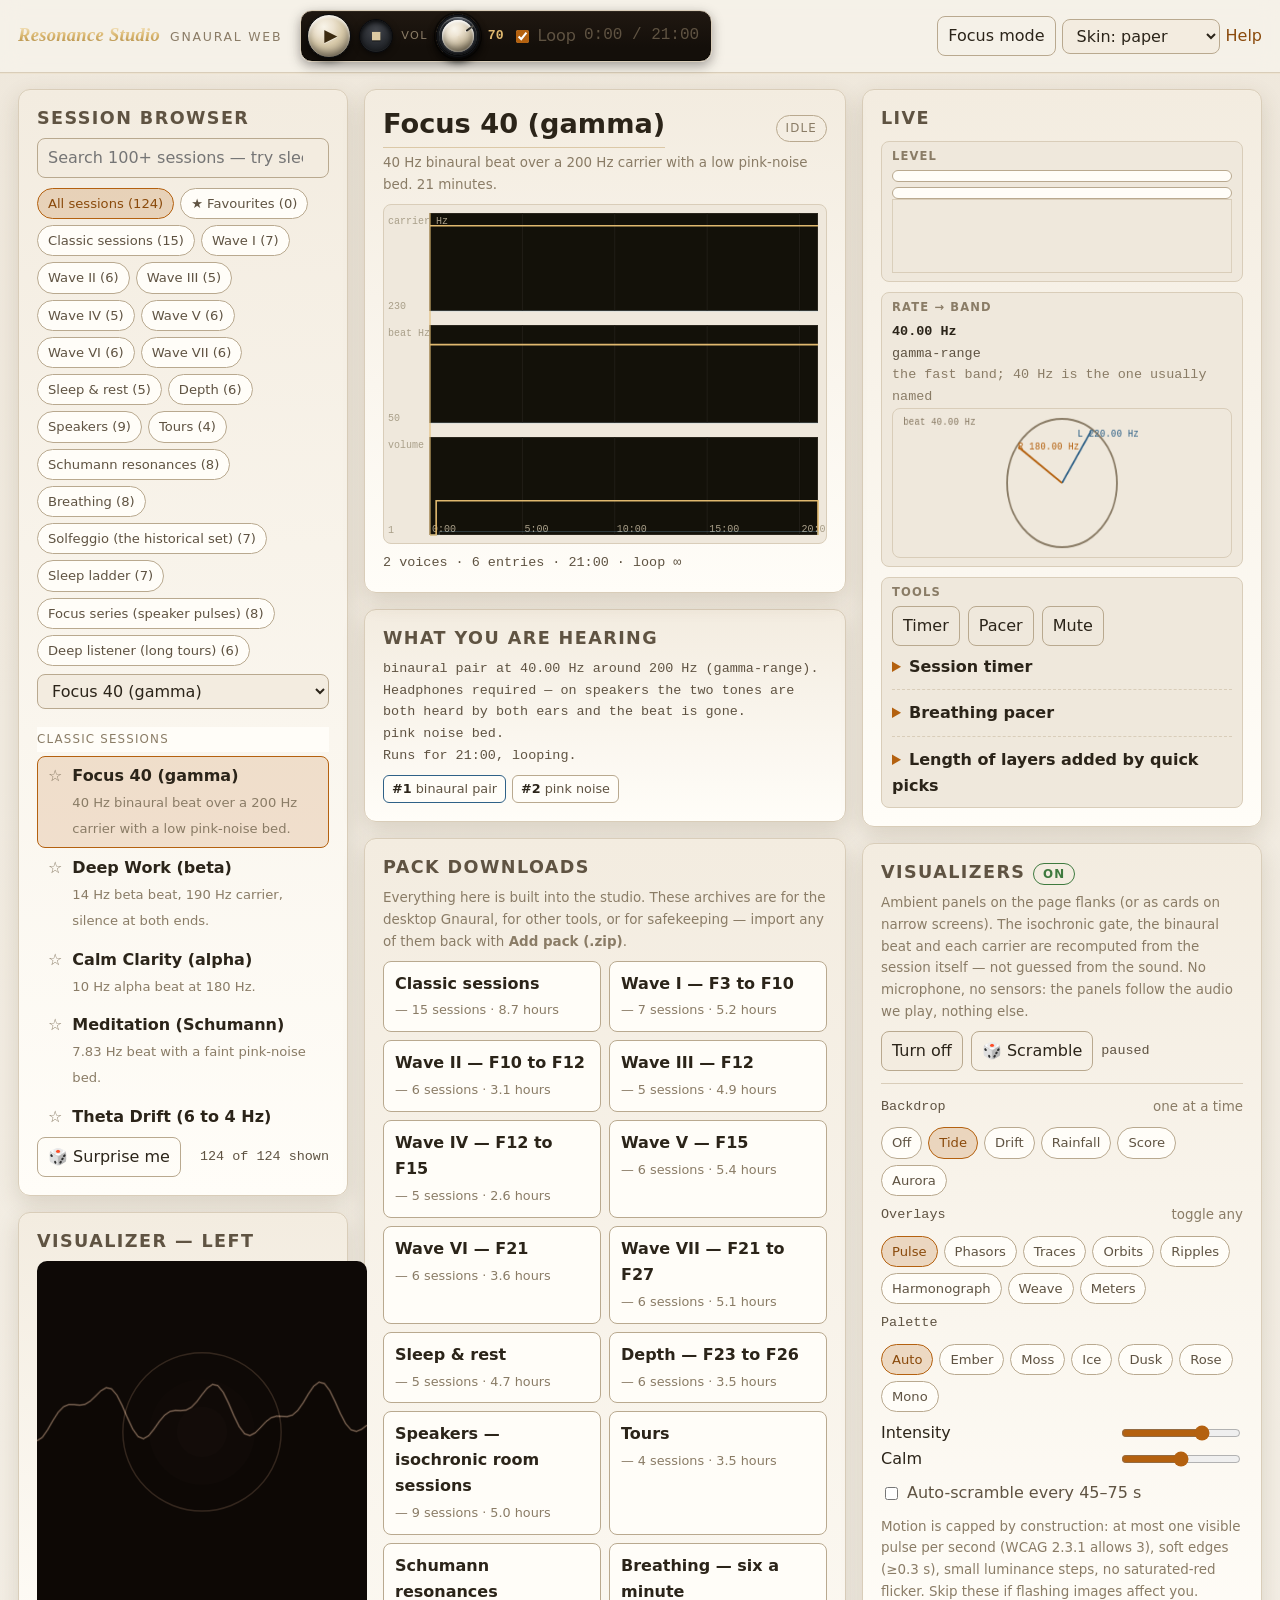
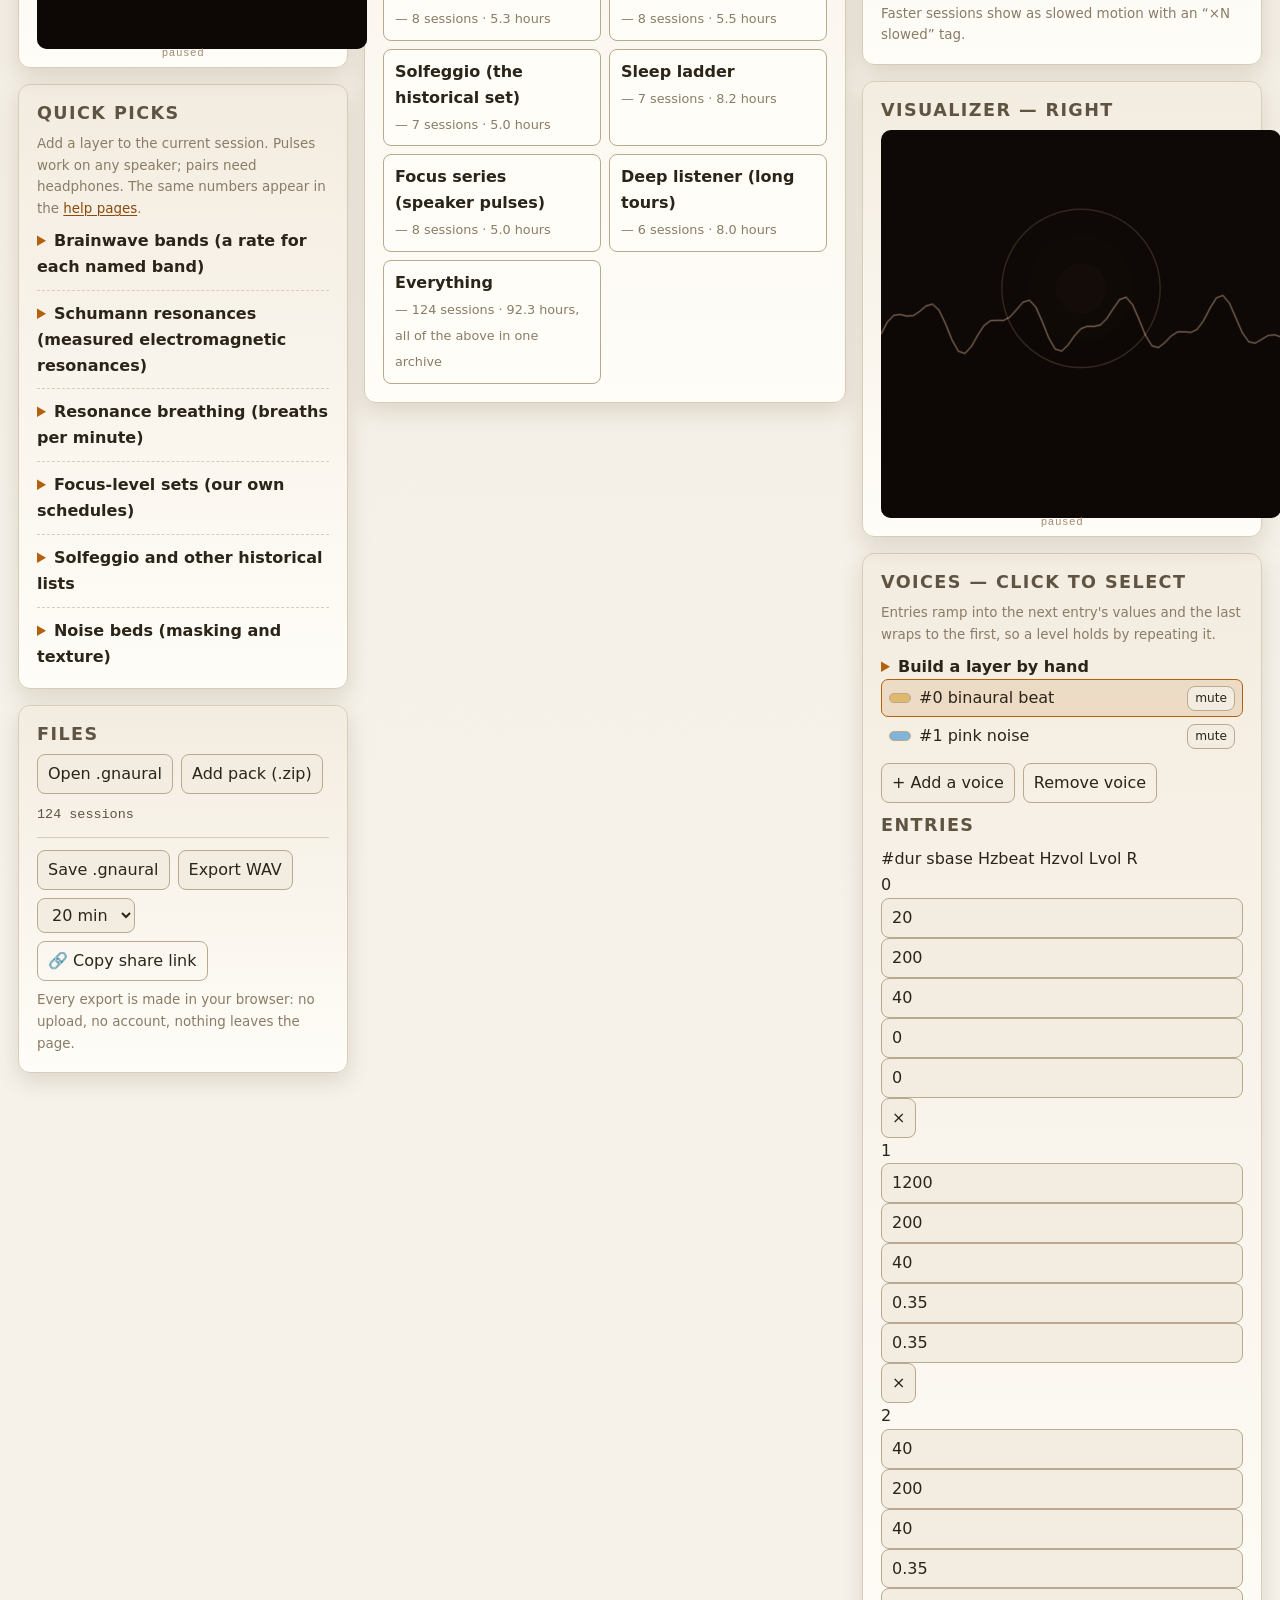
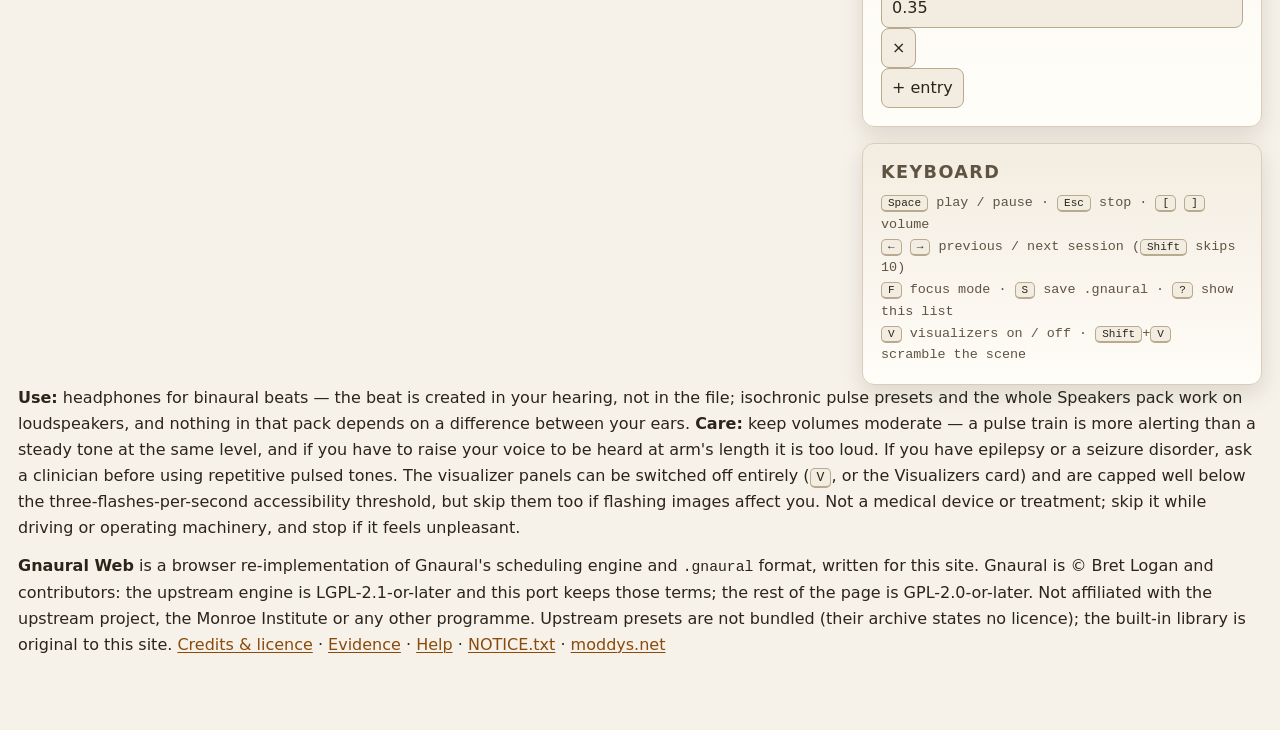
==== site/app/index.html @ 8ddf5c4d "Resonance Studio 1.0a (beta): the Windows build, the web app source and the docs" ====
<!DOCTYPE html>
<html lang="en" data-skin="forge">
<head>
<meta charset="utf-8">
<meta name="viewport" content="width=device-width, initial-scale=1">
<title>Resonance Studio — Gnaural Web</title>
<meta name="description" content="A tone, beat and noise studio in the browser: binaural beats, monaural beats, isochronic pulses and noise beds, with 100+ ready sessions and a full schedule editor. Runs entirely on this site.">
<link rel="stylesheet" href="studio.css?v=82x">
<link rel="stylesheet" href="../site.css?v=82x">
<link rel="icon" href="[data-uri]">
</head>
<body>

<header class="studio">
  <div class="bar">
    <div class="brand">
      <a href="../"><span class="mark">Resonance Studio</span></a>
      <span class="sub">Gnaural Web</span>
    </div>

    <div class="transport">
      <button id="play" class="big">▶ Play</button>
      <button id="stopBtn" title="stop and rewind">■ Stop</button>
      <label class="volwrap" id="volknob" title="Volume — drag, scroll, or use [ and ]">
        <span class="mk-cap" aria-hidden="true">Vol</span>
        <span class="mk-panel" aria-hidden="true"><span class="pf-knob mk"><span class="mk-collar"></span><span class="pf-knob-face"></span><span class="mk-sheen"></span><span class="pf-knob-mark"></span><span class="pf-knob-ring"></span></span></span>
        <b class="mk-val" aria-hidden="true">70</b>
        <input id="master" type="range" min="0" max="1" step="0.01" value="0.7" aria-label="volume">
      </label>
      <label class="chk"><input id="loop" type="checkbox" checked> Loop</label>
      <span id="clock" class="timebox">0:00 / 0:00</span>
      <progress id="prog" max="1" value="0" hidden></progress>
      <span class="mtr sr" title="left peak"><i id="meterL"></i></span>
      <span class="mtr sr" title="right peak"><i id="meterR"></i></span>
    </div>

    <span class="spacer"></span>

    <div class="prefs">
      <button id="focusBtn" class="ghost" title="hide the panels and just listen (F)">Focus mode</button>
      <select id="skin" title="skin" aria-label="skin">
        <option value="forge">Skin: forge</option>
        <option value="nocturne">Skin: nocturne</option>
        <option value="paper">Skin: paper</option>
      </select>
      <a href="../help/" style="text-decoration:none">Help</a>
    </div>
  </div>
</header>

<div class="wrap">
  <main class="grid">

    <!-- ---------------------------------------------------- left column -->
    <div class="col left">
      <section class="card">
        <h3>Session browser</h3>
        <input id="search" type="search" placeholder="Search 100+ sessions — try sleep, focus, speaker, 7.83…" aria-label="search sessions">
        <div class="chips" id="filters" role="group" aria-label="filters"></div>
        <div class="presetsel">
          <select id="presets" aria-label="preset"></select>
        </div>
        <div id="plist" role="listbox" aria-label="session list"></div>
        <div class="row between" style="margin-top:8px">
          <button id="randomBtn" class="ghost" title="pick a session from the whole library">🎲 Surprise me</button>
          <span class="readout" id="count"></span>
        </div>
      </section>

      <section class="card keep">
        <h3>Quick picks</h3>
        <p class="hint">Add a layer to the current session. Pulses work on any speaker; pairs need headphones.
          The same numbers appear in the <a href="../help/">help pages</a>.</p>
        <div id="quickpick"></div>
      </section>

      <section class="card">
        <h3>Files</h3>
        <div class="row">
          <button id="loadBtn">Open .gnaural</button>
          <button id="loadPackBtn" title="add every .gnaural in a .zip pack">Add pack (.zip)</button>
        </div>
        <input id="file" type="file" accept=".gnaural,.xml,text/xml,application/xml" hidden>
        <input id="packfile" type="file" accept=".zip,application/zip" hidden>
        <div class="row between" style="margin-top:10px">
          <span class="readout" id="packinfo"></span>
          <button id="rmpacks" style="display:none"></button>
        </div>
        <div class="sep"></div>
        <div class="row">
          <button id="saveGnm" title="write this schedule out as a .gnaural file">Save .gnaural</button>
          <button id="exportBtn" title="render the schedule to a WAV file">Export WAV</button>
          <select id="exportMin" aria-label="export length">
            <option value="5">5 min</option>
            <option value="10">10 min</option>
            <option value="20" selected>20 min</option>
            <option value="60">60 min</option>
            <option value="240">full</option>
          </select>
        </div>
        <div class="row" style="margin-top:8px">
          <button id="shareBtn" class="ghost" title="put this whole schedule into the page URL">🔗 Copy share link</button>
        </div>
        <p class="hint" style="margin-top:8px">Every export is made in your browser: no upload, no account, nothing
          leaves the page.</p>
      </section>
    </div>

    <!-- --------------------------------------------------- centre column -->
    <div class="col centre">
      <section class="card stage">
        <div class="row between">
          <h2 id="nowtitle" style="margin:0">(untitled)</h2>
          <span class="pill" id="modePill">idle</span>
        </div>
        <p class="hint" id="nowsrc" style="margin:.3em 0 .6em"></p>
        <canvas id="graph" width="1200" height="340" aria-label="schedule graph"></canvas>
        <div id="meta" class="readout" style="margin-top:8px"></div>
        <div id="warnings"></div>
      </section>

      <section class="card">
        <h3>What you are hearing</h3>
        <div class="readout" id="hearinfo">Pick a session and its layers are described here — carrier, rate,
          band name and how it behaves on speakers.</div>
        <div class="voicechips" id="hearvoices"></div>
      </section>

      <section class="card">
        <h3>Pack downloads</h3>
        <p class="hint">Everything here is built into the studio. These archives are for the desktop Gnaural, for
          other tools, or for safekeeping — import any of them back with <b>Add pack (.zip)</b>.</p>
        <div id="pklist"></div>
      </section>
    </div>

    <!-- --------------------------------------------------- right column -->
    <div class="col right">
      <section class="card">
        <h3>Live</h3>
        <div class="meters">
          <div class="meter">
            <h4>Level</h4>
            <div class="bar"><i id="barL"></i></div>
            <div class="bar" style="margin-top:5px"><i id="barR"></i></div>
            <canvas id="spec" class="mini" width="400" height="74" aria-label="spectrum"></canvas>
          </div>
          <div class="meter">
            <h4>Rate → band</h4>
            <div id="bandinfo" class="readout">—</div>
            <canvas id="phase" width="400" height="150" aria-label="phase wheel"></canvas>
          </div>
          <div class="meter">
            <h4>Tools</h4>
            <div class="row">
              <button id="timerBtn" class="ghost">Timer</button>
              <button id="pacerBtn" class="ghost">Pacer</button>
              <button id="panicBtn" class="ghost" title="stop and mute immediately">Mute</button>
            </div>
            <div id="toolpanes" style="margin-top:8px"></div>
          </div>
        </div>
      </section>

      <section class="card">
        <h3>Voices — click to select</h3>
        <p class="hint">Entries ramp into the next entry's values and the last wraps to the first, so a level holds
          by repeating it.</p>
        <div id="voicelist"></div>
        <div class="row" style="margin-top:8px">
          <button id="addvoiceBtn">+ Add a voice</button>
          <button id="delvoiceBtn" class="ghost" title="remove the selected voice">Remove voice</button>
        </div>
        <h3 style="margin-top:12px">Entries</h3>
        <div id="entryedit"></div>
      </section>

      <section class="card">
        <h3>Keyboard</h3>
        <div class="readout">
          <div><kbd>Space</kbd> play / pause · <kbd>Esc</kbd> stop · <kbd>[</kbd> <kbd>]</kbd> volume</div>
          <div><kbd>←</kbd> <kbd>→</kbd> previous / next session (<kbd>Shift</kbd> skips 10)</div>
          <div><kbd>F</kbd> focus mode · <kbd>S</kbd> save .gnaural · <kbd>?</kbd> show this list</div>
          <div><kbd>V</kbd> visualizers on / off · <kbd>Shift</kbd>+<kbd>V</kbd> scramble the scene</div>
        </div>
      </section>
    </div>
  </main>

  <footer>
    <p><b>Use:</b> headphones for binaural beats — the beat is created in your hearing, not in the file; isochronic
      pulse presets and the whole Speakers pack work on loudspeakers, and nothing in that pack depends on a difference
      between your ears. <b>Care:</b> keep volumes moderate — a pulse train is more alerting than a steady tone at the
      same level, and if you have to raise your voice to be heard at arm's length it is too loud. If you have epilepsy
      or a seizure disorder, ask a clinician before using repetitive pulsed tones. The visualizer panels can be switched
      off entirely (<kbd>V</kbd>, or the Visualizers card) and are capped well below the three-flashes-per-second
      accessibility threshold, but skip them too if flashing images affect you. Not a medical device or treatment;
      skip it while driving or operating machinery, and stop if it feels unpleasant.</p>
    <p><b>Gnaural Web</b> is a browser re-implementation of Gnaural's scheduling engine and <code>.gnaural</code>
      format, written for this site. Gnaural is © Bret Logan and contributors: the upstream engine is
      LGPL-2.1-or-later and this port keeps those terms; the rest of the page is GPL-2.0-or-later. Not affiliated with
      the upstream project, the Monroe Institute or any other programme. Upstream presets are not bundled (their
      archive states no licence); the built-in library is original to this site.
      <a href="../credits/">Credits &amp; licence</a> · <a href="../help/evidence.html">Evidence</a> ·
      <a href="../help/">Help</a> · <a href="NOTICE.txt">NOTICE.txt</a> · <a href="https://moddys.net/">moddys.net</a></p>
  </footer>
</div>

<div id="toast" class="toast"></div>

<!-- order matters: engine → gnm → presets/packs/rates → pack reader → app → studio panels -->
<script src="engine.js?v=81p"></script>
<script src="gnm.js?v=81p"></script>
<script src="presets.js?v=81p"></script>
<script src="packs.js?v=81p"></script>
<script src="rates.js?v=81p"></script>
<script src="pack.js?v=81p"></script>
<script src="app.js?v=81q"></script>
<script src="studio.js?v=82y"></script>
<!-- visualizer system: mounts its own panels + menu card, follows the audio -->
<script src="vizmath.js?v=82v"></script>
<script src="vizpal.js?v=82v"></script>
<script src="vizmodes.js?v=82v"></script>
<script src="viz.js?v=82y"></script>
</body>
</html>
---- site/app/studio.css ----
/* Gnaural Web — Resonance Studio: layout and skins.
 * Licensed GPL-2.0-or-later (see NOTICE.txt).
 * Three skins: forge (default, warm), nocturne (cool), paper (light).
 * Everything is driven by CSS custom properties on <html data-skin="...">.
 */

:root {
  --bg: #0e0b09; --bg2: #16110d; --panel: #1b1510; --panel2: #241c15;
  --line: #3a2c20; --line2: #5a452c;
  --ink: #f2e6d8; --ink-dim: #b9a48c; --ink-faint: #7d6a58;
  --acc: #e0b96f; --acc2: #f2ddb0; --acc-ink: #2a1a08;   /* champagne gold */
  --good: #93c793; --bad: #e0604f; --info: #82b3d8;
  --radius: 10px; --shadow: 0 10px 30px rgba(0,0,0,.45);
  --mono: ui-monospace, "Cascadia Mono", "JetBrains Mono", Consolas, monospace;
  --sans: system-ui, -apple-system, "Segoe UI", Roboto, sans-serif;
}
html[data-skin="nocturne"] {
  --bg: #070b12; --bg2: #0c121c; --panel: #101a26; --panel2: #16232f;
  --line: #1e3345; --line2: #2b4a63;
  --ink: #dceaf5; --ink-dim: #93aec2; --ink-faint: #64808f;
  --acc: #45d6ff; --acc2: #b6ecff; --acc-ink: #04222b;
  --good: #7fd0c0; --bad: #e0604f; --info: #82b3d8;
}
html[data-skin="paper"] {
  --bg: #f6f2ea; --bg2: #efe8dc; --panel: #fffdf8; --panel2: #f3ece0;
  --line: #d9cdb9; --line2: #b9a98f;
  --ink: #2b2419; --ink-dim: #5f5342; --ink-faint: #8a7c66;
  --acc: #b4610f; --acc2: #8a4a0b; --acc-ink: #fff8ef;
  --good: #3f7a3f; --bad: #a8341f; --info: #2f6187;
  --shadow: 0 8px 22px rgba(90,70,40,.16);
}

* { box-sizing: border-box; }
html, body { margin: 0; padding: 0; }
body {
  background:
    radial-gradient(1200px 600px at 15% -10%, color-mix(in srgb, var(--acc) 12%, transparent), transparent 60%),
    linear-gradient(180deg, var(--bg2), var(--bg) 60%);
  color: var(--ink); font: 15px/1.55 var(--sans);
  min-height: 100vh; -webkit-font-smoothing: antialiased;
}
a { color: var(--acc2); text-decoration-thickness: 1px; text-underline-offset: 2px; }
a:hover { color: var(--acc); }
h1, h2, h3 { line-height: 1.2; margin: 0 0 .4em; }
h1 { font-size: 1.6rem; letter-spacing: .02em; }
h2 { font-size: 1.15rem; }
h3 { font-size: 1rem; color: var(--ink-dim); text-transform: uppercase; letter-spacing: .08em; font-weight: 600; }
p { margin: 0 0 .8em; }
code, kbd, .num { font-family: var(--mono); font-size: .92em; }
kbd {
  background: var(--panel2); border: 1px solid var(--line2); border-bottom-width: 2px;
  border-radius: 5px; padding: 1px 6px; font-size: .82em; color: var(--ink);
}
.wrap { max-width: 1560px; margin: 0 auto; padding: 0 18px 60px; }

/* ------------------------------------------------------------ top bar */
header.studio {
  position: sticky; top: 0; z-index: 30;
  background: color-mix(in srgb, var(--bg) 88%, transparent);
  backdrop-filter: blur(10px);
  border-bottom: 1px solid var(--line);
}
header.studio .bar {
  max-width: 1560px; margin: 0 auto; padding: 10px 18px;
  display: flex; align-items: center; gap: 14px; flex-wrap: wrap;
}
.brand { display: flex; align-items: baseline; gap: 10px; margin-right: 4px; }
.brand .mark {
  font-weight: 800; letter-spacing: .06em; font-size: 1.05rem;
  color: var(--acc); text-transform: uppercase;
}
.brand .sub { color: var(--ink-faint); font-size: .78rem; letter-spacing: .14em; text-transform: uppercase; }
.brand a { color: inherit; text-decoration: none; }

.transport { display: flex; align-items: center; gap: 8px; flex-wrap: wrap; }
button, select, input[type="text"], input[type="search"], input[type="number"] {
  font: inherit; color: var(--ink); background: var(--panel2);
  border: 1px solid var(--line2); border-radius: 8px; padding: 6px 10px;
}
button { cursor: pointer; transition: background .15s, border-color .15s, transform .06s; }
button:hover { background: color-mix(in srgb, var(--acc) 18%, var(--panel2)); border-color: var(--acc); }
button:active { transform: translateY(1px); }
button:focus-visible, input:focus-visible, select:focus-visible, [tabindex]:focus-visible {
  outline: 2px solid var(--acc); outline-offset: 2px;
}
button.big {
  background: var(--acc); color: var(--acc-ink); border-color: transparent;
  font-weight: 700; padding: 8px 18px; font-size: 1.02rem;
}
button.big:hover { background: var(--acc2); }
button.ghost { background: transparent; border-color: var(--line2); }
button.on { border-color: var(--acc); color: var(--acc2); background: color-mix(in srgb, var(--acc) 14%, transparent); }
button[disabled] { opacity: .45; cursor: not-allowed; }
.spacer { flex: 1 1 auto; }
.timebox { font-family: var(--mono); font-variant-numeric: tabular-nums; color: var(--ink-dim); }
.timebox b { color: var(--ink); font-weight: 600; }
.volwrap { display: flex; align-items: center; gap: 7px; }
input[type="range"] { accent-color: var(--acc); width: 120px; }
.chk { display: inline-flex; align-items: center; gap: 6px; color: var(--ink-dim); }
.chk input { accent-color: var(--acc); }
.pill {
  font-size: .74rem; letter-spacing: .1em; text-transform: uppercase;
  border: 1px solid var(--line2); color: var(--ink-faint); border-radius: 999px; padding: 3px 9px;
}
.pill.warn { color: var(--bad); border-color: var(--bad); }
.pill.ok { color: var(--good); border-color: var(--good); }

/* ------------------------------------------------------------ grid */
main.grid { display: grid; grid-template-columns: 330px minmax(0, 1fr) 400px; gap: 16px; margin-top: 16px; }
@media (max-width: 1240px) { main.grid { grid-template-columns: 300px minmax(0, 1fr); } .col.right { grid-column: 1 / -1; } }
@media (max-width: 860px) { main.grid { grid-template-columns: 1fr; } }
.col { display: flex; flex-direction: column; gap: 16px; min-width: 0; }
.card {
  background: linear-gradient(180deg, var(--panel2), var(--panel));
  border: 1px solid var(--line); border-radius: var(--radius); box-shadow: var(--shadow);
  padding: 14px;
}
.card > h3 { margin-top: -2px; }
.card .hint { color: var(--ink-faint); font-size: .84rem; margin: .35em 0 .6em; }
.row { display: flex; gap: 8px; align-items: center; flex-wrap: wrap; }
.row.between { justify-content: space-between; }
.sep { height: 1px; background: var(--line); margin: 12px 0; }

/* ------------------------------------------------------------ browser */
#search { width: 100%; }
.chips { display: flex; flex-wrap: wrap; gap: 6px; margin: 10px 0 8px; }
.chip {
  font-size: .82rem; padding: 4px 10px; border-radius: 999px;
  border: 1px solid var(--line2); background: var(--panel); color: var(--ink-dim); cursor: pointer;
}
.chip:hover { border-color: var(--acc); color: var(--ink); }
.chip.on { background: color-mix(in srgb, var(--acc) 20%, transparent); border-color: var(--acc); color: var(--acc2); }
#plist { max-height: 46vh; overflow: auto; margin-top: 6px; }
#plist .grp {
  font-size: .74rem; letter-spacing: .1em; text-transform: uppercase; color: var(--ink-faint);
  margin: 12px 0 4px; position: sticky; top: 0; background: var(--panel); padding: 3px 0;
}
#plist .item {
  display: flex; gap: 8px; align-items: flex-start; padding: 6px 8px; border-radius: 8px; cursor: pointer;
  border: 1px solid transparent;
}
#plist .item:hover { background: color-mix(in srgb, var(--acc) 10%, transparent); border-color: var(--line2); }
#plist .item.sel { background: color-mix(in srgb, var(--acc) 16%, transparent); border-color: var(--acc); }
#plist .item .nm { flex: 1; min-width: 0; }
#plist .item .nm b { display: block; font-weight: 600; }
#plist .item .nm span { color: var(--ink-faint); font-size: .82rem; }
#plist .star { background: none; border: none; padding: 0 2px; font-size: 1rem; color: var(--ink-faint); }
#plist .star.on { color: var(--acc); }
.presetsel { display: flex; gap: 8px; align-items: center; }
#presets { flex: 1; min-width: 0; }

/* ------------------------------------------------------------ stage */
.stage { position: relative; }
canvas#graph { width: 100%; height: 340px; display: block; border-radius: 8px; background: var(--bg2); border: 1px solid var(--line); }
.meters { display: grid; grid-template-columns: 1fr; gap: 10px; margin-top: 12px; }
.meters .meter.wide { grid-column: 1 / -1; }
.meter { background: var(--bg2); border: 1px solid var(--line); border-radius: 8px; padding: 8px 10px; }
.meter h4 { margin: 0 0 6px; font-size: .72rem; letter-spacing: .1em; text-transform: uppercase; color: var(--ink-faint); }
.meter .bar { height: 12px; background: var(--panel); border: 1px solid var(--line2); border-radius: 6px; overflow: hidden; }
.meter .bar i { display: block; height: 100%; width: 0; background: linear-gradient(90deg, var(--good), var(--acc)); transition: width .08s linear; }
canvas.mini { width: 100%; height: 74px; display: block; }
.readout { font-family: var(--mono); font-size: .84rem; color: var(--ink-dim); }
.readout b { color: var(--ink); }
.voicechips { display: flex; flex-wrap: wrap; gap: 6px; margin-top: 8px; }
.vchip { font-size: .8rem; border: 1px solid var(--line2); border-radius: 6px; padding: 3px 8px; color: var(--ink-dim); background: var(--panel); }
.vchip b { color: var(--ink); }
.vchip.iso { border-color: var(--good); }
.vchip.pair { border-color: var(--info); }

/* ------------------------------------------------------------ tools */
.tool { border-top: 1px dashed var(--line); padding-top: 10px; margin-top: 10px; }
.tool:first-of-type { border-top: none; margin-top: 0; padding-top: 0; }
.tool summary { cursor: pointer; font-weight: 600; color: var(--ink); }
.tool summary::marker { color: var(--acc); }
.tool .body { padding-top: 8px; }
.grid2 { display: grid; grid-template-columns: 1fr 1fr; gap: 8px; }
label.small { display: block; font-size: .78rem; color: var(--ink-faint); letter-spacing: .06em; text-transform: uppercase; margin-bottom: 3px; }
input[type="number"], input[type="text"] { width: 100%; }

/* breathing pacer */
.pacer { display: flex; gap: 14px; align-items: center; }
.pacer .dial {
  width: 116px; height: 116px; border-radius: 50%; position: relative; flex: 0 0 auto;
  background: radial-gradient(circle at 50% 50%, color-mix(in srgb, var(--acc) 26%, transparent), transparent 70%);
  border: 1px solid var(--line2);
}
.pacer .dial i {
  position: absolute; inset: 0; margin: auto; width: 40%; height: 40%; border-radius: 50%;
  background: var(--acc); opacity: .85; transform: scale(.5); transition: transform .12s linear;
}
.pacer .dial span {
  position: absolute; inset: 0; display: grid; place-items: center; font-family: var(--mono);
  color: var(--acc-ink); font-weight: 700; font-size: .95rem;
}
html[data-skin="paper"] .pacer .dial span { color: #fff; }
.pacer .side { flex: 1; min-width: 0; }

/* phase wheel */
canvas#phase { width: 100%; height: 150px; display: block; background: var(--bg2); border: 1px solid var(--line); border-radius: 8px; }

/* entries table (existing app.js markup) */
#voicelist { max-height: 30vh; overflow: auto; }
#entryedit { margin-top: 10px; }
table { border-collapse: collapse; width: 100%; font-size: .84rem; }
th, td { text-align: left; padding: 3px 6px; border-bottom: 1px solid var(--line); }
th { color: var(--ink-faint); font-weight: 600; font-size: .74rem; letter-spacing: .06em; text-transform: uppercase; }
input.cell { width: 100%; padding: 3px 5px; font-family: var(--mono); font-size: .82rem; }
.vrow { display: flex; align-items: center; gap: 8px; padding: 5px 7px; border-radius: 7px; border: 1px solid transparent; cursor: pointer; }
.vrow:hover { background: color-mix(in srgb, var(--acc) 8%, transparent); }
.vrow.sel { background: color-mix(in srgb, var(--acc) 14%, transparent); border-color: var(--acc); }
.vrow .dot { width: 9px; height: 9px; border-radius: 50%; flex: 0 0 auto; }
.vrow .vname { flex: 1; min-width: 0; }
.vrow button { padding: 2px 7px; font-size: .76rem; }

/* downloads / packs */
#pklist { display: grid; grid-template-columns: repeat(auto-fill, minmax(210px, 1fr)); gap: 8px; }
#pklist > div {
  display: block; padding: 9px 11px; border: 1px solid var(--line2); border-radius: 8px;
  background: var(--panel);
}
#pklist > div:hover { border-color: var(--acc); background: color-mix(in srgb, var(--acc) 12%, var(--panel)); }
#pklist a { color: var(--ink); text-decoration: none; font-weight: 600; display: block; }
#pklist .pk-n { color: var(--ink-faint); font-size: .8rem; }
#pklist-all { display: grid; grid-template-columns: repeat(auto-fill, minmax(210px, 1fr)); gap: 8px; }
#pklist-all > div { padding: 9px 11px; border: 1px solid var(--line2); border-radius: 8px; background: var(--panel); }
#pklist-all a { color: var(--ink); font-weight: 600; text-decoration: none; display: block; }
#pklist-all .pk-n { color: var(--ink-faint); font-size: .8rem; }
#warnings { display: none; margin-top: 10px; border-left: 3px solid var(--acc); padding: 6px 10px; background: color-mix(in srgb, var(--acc) 8%, transparent); border-radius: 0 8px 8px 0; color: var(--ink-dim); font-size: .86rem; }

/* toast */
.toast {
  position: fixed; left: 50%; bottom: 26px; transform: translateX(-50%) translateY(20px);
  background: var(--panel2); border: 1px solid var(--acc); color: var(--ink);
  padding: 10px 16px; border-radius: 999px; box-shadow: var(--shadow);
  opacity: 0; pointer-events: none; transition: opacity .2s, transform .2s; z-index: 60; max-width: 90vw;
}
.toast.show { opacity: 1; transform: translateX(-50%) translateY(0); }

/* focus mode */
body.focus header.studio { position: static; }
body.focus .col.left .card:not(.keep), body.focus .card.dim { display: none; }
body.focus main.grid { grid-template-columns: minmax(0, 1fr); }
body.focus .col.right { display: none; }
body.focus { background: #000; }

/* prefs */
.prefs { display: flex; gap: 6px; align-items: center; }
.sr { position: absolute; width: 1px; height: 1px; overflow: hidden; clip: rect(0 0 0 0); }
@media (prefers-reduced-motion: reduce) { * { transition: none !important; animation: none !important; } }

/* ------------------------------------------------- visualizer system (viz.js)
 * Self-mounting ambient panels. At wide viewports (>= 1880px) the page
 * margins are genuinely blank and the system fills them with two fixed
 * strips that read as one continuous surface split by the page band; below
 * that they become cards inside the columns (the columns get their slack
 * from the same media queries further up). Zero layout impact either way:
 * the strips are position:fixed and pointer-events:none, and the inline
 * cards follow the normal card flow. The flank CANVAS is the fixed element
 * (the QA contract selects [data-viz-panel] canvases and expects them
 * position:fixed at wide viewports). */
.viz-canvas { display: block; }
canvas.viz-flank {
  position: fixed; top: 76px; height: calc(100vh - 102px);
  width: min(calc((100vw - 1560px) / 2 - 16px), 440px);
  background: #100d0b;                /* fallback; viz.js paints the palette */
  border-radius: var(--radius);
  pointer-events: none; z-index: 2; display: none;
}
#vizFlankL { left: 8px; }
#vizFlankR { right: 8px; }
html[data-viz-mount="flank"] canvas.viz-flank { display: block; }
html[data-viz-mount="flank"] .viz-inline { display: none; }
.viz-badge, .viz-badge-flank {
  text-align: center; font-family: var(--mono); font-size: .68rem;
  letter-spacing: .05em; color: var(--ink-faint); pointer-events: none;
}
.viz-badge { position: absolute; left: 0; right: 0; bottom: 8px; }
.viz-inline .viz-badge { bottom: 4px; }
.viz-badge-flank {
  position: fixed; bottom: 30px; display: none; z-index: 3;
  width: min(calc((100vw - 1560px) / 2 - 16px), 440px);
}
#vizFlankBadgeL { left: 8px; }
#vizFlankBadgeR { right: 8px; }
html[data-viz-mount="flank"] .viz-badge-flank { display: block; }
.viz-inline { position: relative; }
.viz-inline .viz-canvas {
  width: 100%; height: 320px;
  border-radius: calc(var(--radius) - 2px);
  background: #100d0b;                /* fallback; viz.js paints the palette */
}
@media (max-width: 1240px) {
  canvas.viz-flank, .viz-badge-flank { display: none !important; }
}


/* -------------------------------------------------------- Marantz gold face
 * The owner asked for the transport of an old champagne-gold amplifier, styled
 * in from the Forge's master-dial language: a machined control island in the
 * top bar, round chrome-collar caps for play/pause and stop, and the volume as
 * a champagne-dome knob with a chrome collar, printed index and value ring.
 *
 * The knob MIRRORS #master. The real range input stays in the DOM, full-size
 * and invisible, lying over the face — pointer drag, arrow keys, focus and
 * app.js's own gain wiring all still go through it, untouched. studio.js only
 * adds wheel nudging and repaints the dome from the input's value. Nothing
 * here changes what the app does, only how it looks.
 */
:root { --gold: #e0b96f; --gold2: #f2ddb0; --gold-deep: #96723a; --gold-hi: #f8f4e9; }

/* the wordmark: engraved champagne serif, the amp's face print */
header.studio .brand .mark {
  font: italic 600 1.16rem "Palatino Linotype", Palatino, Georgia, serif;
  letter-spacing: .015em; text-transform: none;
  background: linear-gradient(180deg, #f6e7c4 8%, #d9b66f 55%, #ab8742 100%);
  -webkit-background-clip: text; background-clip: text; color: transparent;
}
header.studio { box-shadow: 0 1px 0 rgba(224, 185, 111, .10); }
.card { box-shadow: var(--shadow), inset 0 1px 0 rgba(248, 244, 233, .05); }

/* the control island */
header.studio .transport {
  background: linear-gradient(180deg, #201811, #140f0a 72%);
  border: 1px solid var(--line);
  border-radius: 12px;
  padding: 3px 12px 3px 6px;
  box-shadow: inset 0 1px 0 rgba(248, 244, 233, .06), inset 0 -1px 0 rgba(0, 0, 0, .55), 0 4px 12px rgba(0, 0, 0, .35);
}

/* round caps: the labels stay in the DOM for assistive tech; the face shows glyphs */
#play.big, #stopBtn { position: relative; padding: 0; font-size: 0; display: inline-block; }
#play.big {
  width: 44px; height: 44px; border-radius: 50%; border: 1px solid #0a0c10; vertical-align: middle;
  background: radial-gradient(circle at 38% 28%, var(--gold-hi) 0%, #ece2cf 24%, #d6c8a8 48%, #b3a68b 70%, #8b8069 90%, #6b6353 100%);
  box-shadow: inset 0 2px 3px rgba(255, 255, 255, .85), inset 0 -4px 7px rgba(0, 0, 0, .35), 0 3px 8px rgba(0, 0, 0, .55);
}
#play.big::before {
  content: "\25B6"; position: absolute; inset: 0; display: grid; place-items: center;
  font-size: 17px; color: #3b2a10; text-shadow: 0 1px 0 rgba(255, 255, 255, .45); padding-left: 3px;
}
#play.big.on::before { content: "\275A\275A"; font-size: 13px; letter-spacing: 1px; padding-left: 0; }
#play.big:hover { filter: brightness(1.07); }
#play.big:active { transform: translateY(1px); box-shadow: inset 0 3px 6px rgba(0, 0, 0, .3), 0 1px 4px rgba(0, 0, 0, .5); }
#stopBtn {
  width: 34px; height: 34px; border-radius: 50%; border: 1px solid #08090c; vertical-align: middle;
  background: radial-gradient(circle at 50% 34%, #43464c 0%, #26292e 55%, #101214 100%);
  box-shadow: inset 0 2px 5px rgba(0, 0, 0, .85), inset 0 -1px 0 rgba(255, 255, 255, .05), 0 2px 6px rgba(0, 0, 0, .5);
}
#stopBtn::before { content: "\25A0"; position: absolute; inset: 0; display: grid; place-items: center; font-size: 11px; color: #dcc9a2; text-shadow: 0 1px 0 rgba(0, 0, 0, .6); }
#stopBtn:hover { background: radial-gradient(circle at 50% 34%, #4b4f56 0%, #2b2f34 55%, #13161b 100%); box-shadow: inset 0 2px 5px rgba(0, 0, 0, .85), 0 0 0 1px rgba(224, 185, 111, .35), 0 2px 6px rgba(0, 0, 0, .5); }

/* the volume knob */
.volwrap { position: relative; display: inline-flex; align-items: center; gap: 8px; }
.volwrap .mk-cap { font-size: .7rem; letter-spacing: .12em; text-transform: uppercase; color: var(--ink-faint); }
.volwrap .mk-val { font-family: var(--mono); font-variant-numeric: tabular-nums; font-weight: 600; color: var(--gold); font-size: .82rem; min-width: 2ch; text-align: right; }
.volwrap .mk-panel { display: inline-grid; place-items: center; }
.pf-knob.mk {
  position: relative; width: 44px; height: 44px; border-radius: 50%; display: block;
  background: radial-gradient(circle at 50% 42%, #41454b 0%, #26292e 50%, #101214 100%);
  border: 1px solid #08090c;
  box-shadow: inset 0 2px 6px rgba(0, 0, 0, .9), inset 0 -1px 0 rgba(255, 255, 255, .06), 0 2px 6px rgba(0, 0, 0, .65);
  cursor: ns-resize; touch-action: none;
}
.pf-knob.mk::after { content: ""; position: absolute; inset: -2px; border-radius: 50%; pointer-events: none; box-shadow: 0 0 0 1px rgba(0, 0, 0, .6), 0 4px 9px rgba(0, 0, 0, .45); }
.pf-knob.mk:hover { box-shadow: inset 0 2px 6px rgba(0, 0, 0, .9), 0 0 0 1px rgba(224, 185, 111, .35), 0 2px 6px rgba(0, 0, 0, .65); }
.volwrap:focus-within .pf-knob.mk { box-shadow: inset 0 2px 6px rgba(0, 0, 0, .9), 0 0 0 2px var(--gold), 0 2px 6px rgba(0, 0, 0, .65); }
.pf-knob.mk .mk-collar {
  position: absolute; inset: 2px; border-radius: 50%;
  background: conic-gradient(from 200deg, #6e7480 0deg, #2b3038 55deg, #14171b 110deg, #4c525d 168deg, #191c21 220deg, #3c424b 268deg, #6e7480 320deg, #6e7480 360deg);
  box-shadow: inset 0 1px 1px rgba(255, 255, 255, .32), inset 0 -2px 3px rgba(0, 0, 0, .85), 0 1px 2px rgba(0, 0, 0, .7);
}
.pf-knob.mk .pf-knob-face {
  position: absolute; inset: 5px; border-radius: 50%; overflow: hidden;
  background: radial-gradient(circle at 38% 28%, var(--gold-hi) 0%, #ece2cf 24%, #d2c6ad 48%, #b3a68b 70%, #8b8069 90%, #6b6353 100%);
  box-shadow: inset 0 2px 3px rgba(255, 255, 255, .9), inset 0 -4px 7px rgba(0, 0, 0, .38), inset 0 0 0 1px rgba(255, 255, 255, .25), 0 4px 8px rgba(0, 0, 0, .6);
}
.pf-knob.mk .mk-sheen {
  position: absolute; inset: 0; border-radius: 50%; pointer-events: none;
  background: conic-gradient(from 0deg, rgba(255, 255, 255, .34) 0deg, rgba(255, 255, 255, .02) 55deg, rgba(0, 0, 0, .16) 150deg, rgba(255, 255, 255, .06) 240deg, rgba(255, 255, 255, .30) 330deg, rgba(255, 255, 255, .34) 360deg);
  mix-blend-mode: soft-light;
}
.pf-knob.mk .pf-knob-mark {
  position: absolute; left: calc(50% - 1px); top: 3px; width: 2px; height: 9px; border-radius: 2px;
  background: linear-gradient(180deg, #5a564e 0%, #1b1a17 100%);
  box-shadow: 0 1px 0 rgba(255, 255, 255, .55);
  transform: rotate(var(--mk-ang, 0deg));
  transform-origin: 50% 19px;      /* the index sweeps around the dome's centre */
}
.pf-knob.mk .pf-knob-ring {
  position: absolute; inset: -1px; border-radius: 50%; opacity: .92; pointer-events: none;
  background: conic-gradient(from 225deg, rgba(214, 199, 160, .9) 0deg var(--knob-arc, 0deg), rgba(255, 255, 255, .07) var(--knob-arc, 0deg) 270deg, transparent 270deg 360deg);
  -webkit-mask: radial-gradient(circle, transparent 0 70%, #000 71%);
  mask: radial-gradient(circle, transparent 0 70%, #000 71%);
}
.volwrap #master {
  position: absolute; inset: 0; width: 100%; height: 100%; margin: 0; padding: 0;
  opacity: 0; cursor: ns-resize; z-index: 2;
}
---- site/site.css ----
/* Resonance Studio — site stylesheet (shared by the landing, help, packs and
 * credits pages; the app page adds studio.css on top of this).
 * Licensed GPL-2.0-or-later (see app/NOTICE.txt).
 */

:root {
  --bg: #0e0b09; --bg2: #16110d; --panel: #1b1510; --panel2: #241c15;
  --line: #3a2c20; --line2: #5a452c;
  --ink: #f2e6d8; --ink-dim: #b9a48c; --ink-faint: #8a7862;
  --acc: #e0b96f; --acc2: #f2ddb0; --acc-ink: #2a1a08;   /* champagne gold */
  --good: #93c793; --bad: #e0604f; --info: #82b3d8;
  --radius: 12px; --shadow: 0 12px 34px rgba(0,0,0,.5);
  --mono: ui-monospace, "Cascadia Mono", "JetBrains Mono", Consolas, monospace;
  --sans: system-ui, -apple-system, "Segoe UI", Roboto, sans-serif;
  --maxw: 1100px;
}
html[data-skin="nocturne"] {
  --bg: #070b12; --bg2: #0c121c; --panel: #101a26; --panel2: #16232f;
  --line: #1e3345; --line2: #2b4a63;
  --ink: #dceaf5; --ink-dim: #93aec2; --ink-faint: #6a8697;
  --acc: #45d6ff; --acc2: #b6ecff; --acc-ink: #04222b;
}
html[data-skin="paper"] {
  --bg: #f6f2ea; --bg2: #efe8dc; --panel: #fffdf8; --panel2: #f3ece0;
  --line: #d9cdb9; --line2: #b9a98f;
  --ink: #2b2419; --ink-dim: #5f5342; --ink-faint: #8a7c66;
  --acc: #b4610f; --acc2: #8a4a0b; --acc-ink: #fff8ef;
  --shadow: 0 8px 22px rgba(90,70,40,.16);
}
* { box-sizing: border-box; }
html { scroll-behavior: smooth; }
body {
  margin: 0; background: linear-gradient(180deg, var(--bg2), var(--bg) 65%);
  color: var(--ink); font: 16px/1.62 var(--sans); min-height: 100vh; -webkit-font-smoothing: antialiased;
}
a { color: var(--acc2); text-underline-offset: 2px; }
a:hover { color: var(--acc); }
h1, h2, h3, h4 { line-height: 1.2; margin: 1.4em 0 .5em; }
h1 { font-size: clamp(1.7rem, 3.4vw, 2.5rem); margin-top: 0; }
h2 { font-size: clamp(1.25rem, 2.2vw, 1.7rem); padding-bottom: .25em; border-bottom: 1px solid var(--line); }
h3 { font-size: 1.1rem; }
code, kbd, .num { font-family: var(--mono); font-size: .92em; }
kbd { background: var(--panel2); border: 1px solid var(--line2); border-bottom-width: 2px; border-radius: 5px; padding: 1px 6px; font-size: .82em; }
.shell { max-width: var(--maxw); margin: 0 auto; padding: 0 20px 70px; }
.wide { max-width: 1400px; }

header.site {
  border-bottom: 1px solid var(--line);
  background: color-mix(in srgb, var(--bg) 92%, transparent);
  backdrop-filter: blur(8px); position: sticky; top: 0; z-index: 20;
}
header.site .bar { max-width: var(--maxw); margin: 0 auto; padding: 12px 20px; display: flex; align-items: center; gap: 16px; }
header.site.wide .bar { max-width: 1400px; }
header.site .mark { font-weight: 800; letter-spacing: .06em; text-transform: uppercase; color: var(--acc); text-decoration: none; }
header.site .sub { color: var(--ink-faint); font-size: .74rem; letter-spacing: .14em; text-transform: uppercase; }
header.site nav { margin-left: auto; display: flex; gap: 14px; flex-wrap: wrap; }
header.site nav a { color: var(--ink-dim); text-decoration: none; font-size: .92rem; }
header.site nav a:hover, header.site nav a[aria-current="page"] { color: var(--acc); }

footer.site {
  border-top: 1px solid var(--line); margin-top: 40px; padding: 18px 0 30px;
  color: var(--ink-faint); font-size: .85rem;
}
footer.site .shell { padding-bottom: 0; }
footer.site a { color: var(--ink-dim); }

/* hero */
.hero { padding: 46px 0 10px; }
.hero .lede { font-size: 1.12rem; color: var(--ink-dim); max-width: 62ch; }
.hero .cta { display: flex; gap: 12px; flex-wrap: wrap; margin: 22px 0 8px; }
.btn {
  display: inline-block; padding: 11px 20px; border-radius: 10px; text-decoration: none;
  background: var(--acc); color: var(--acc-ink); font-weight: 700; border: 1px solid transparent;
}
.btn:hover { background: var(--acc2); color: var(--acc-ink); }
.btn.ghost { background: transparent; color: var(--ink); border-color: var(--line2); font-weight: 600; }
.btn.ghost:hover { border-color: var(--acc); color: var(--acc); }
.kicker { letter-spacing: .16em; text-transform: uppercase; font-size: .74rem; color: var(--acc); margin-bottom: 10px; }

/* cards / grids */
.grid { display: grid; gap: 16px; }
.g2 { grid-template-columns: repeat(auto-fit, minmax(280px, 1fr)); }
.g3 { grid-template-columns: repeat(auto-fit, minmax(240px, 1fr)); }
.card {
  background: linear-gradient(180deg, var(--panel2), var(--panel));
  border: 1px solid var(--line); border-radius: var(--radius); padding: 18px; box-shadow: var(--shadow);
}
.card h3 { margin-top: 0; }
.card p:last-child { margin-bottom: 0; }
.card .tag { font-family: var(--mono); font-size: .74rem; color: var(--ink-faint); letter-spacing: .08em; text-transform: uppercase; }

.callout {
  border-left: 3px solid var(--acc); background: color-mix(in srgb, var(--acc) 7%, transparent);
  padding: 12px 16px; border-radius: 0 10px 10px 0; margin: 18px 0;
}
.callout.warn { border-color: var(--bad); background: color-mix(in srgb, var(--bad) 7%, transparent); }
.callout.good { border-color: var(--good); background: color-mix(in srgb, var(--good) 7%, transparent); }
.callout p:last-child { margin-bottom: 0; }

table { border-collapse: collapse; width: 100%; margin: 14px 0; font-size: .92rem; }
th, td { text-align: left; padding: 7px 10px; border-bottom: 1px solid var(--line); vertical-align: top; }
th { color: var(--ink-faint); font-size: .74rem; letter-spacing: .08em; text-transform: uppercase; }
tbody tr:hover { background: color-mix(in srgb, var(--acc) 6%, transparent); }
td.num, th.num { font-family: var(--mono); white-space: nowrap; }
.status { font-family: var(--mono); font-size: .74rem; padding: 2px 7px; border-radius: 999px; border: 1px solid var(--line2); white-space: nowrap; }
.status.established { color: var(--good); border-color: var(--good); }
.status.mixed { color: var(--acc); border-color: var(--acc); }
.status.tradition, .status.folk { color: var(--info); border-color: var(--info); }
.status.debunked { color: var(--bad); border-color: var(--bad); }
.status.physics { color: var(--info); border-color: var(--info); }
.status.practice { color: var(--ink-dim); }
.status.source { color: var(--acc2); border-color: var(--acc2); }

ul, ol { padding-left: 1.3em; }
li { margin: .3em 0; }
hr { border: none; border-top: 1px solid var(--line); margin: 26px 0; }
.small { font-size: .88rem; color: var(--ink-dim); }
.mono { font-family: var(--mono); }
.center { text-align: center; }
.toc { columns: 2; column-gap: 30px; }
@media (max-width: 640px) { .toc { columns: 1; } }
.toc a { text-decoration: none; }
script, .sr { position: absolute; width: 1px; height: 1px; overflow: hidden; clip: rect(0 0 0 0); }


/* -------------------------------------------------------- Marantz gold tinge
 * The same champagne language as the studio page (see app/studio.css): the
 * wordmark becomes an engraved serif print, panels catch a top light, and the
 * whole sub-site keeps its warm charcoal but reads in old-gold. Colors come
 * from the tokens above; nothing structural changes. */
:root { --gold: #e0b96f; --gold2: #f2ddb0; --gold-deep: #96723a; --gold-hi: #f8f4e9; }
body {
  background:
    radial-gradient(1100px 460px at 50% -8%, rgba(224, 185, 111, .07), transparent 62%),
    linear-gradient(180deg, var(--bg2), var(--bg) 65%);
}
header.site .mark {
  font: italic 600 1.16rem "Palatino Linotype", Palatino, Georgia, serif;
  letter-spacing: .015em; text-transform: none;
  background: linear-gradient(180deg, #f6e7c4 8%, #d9b66f 55%, #ab8742 100%);
  -webkit-background-clip: text; background-clip: text; color: transparent;
}
header.site { box-shadow: 0 1px 0 rgba(224, 185, 111, .10); }
.card { box-shadow: var(--shadow), inset 0 1px 0 rgba(248, 244, 233, .05); }
h2 { border-bottom-color: color-mix(in srgb, var(--gold) 24%, var(--line)); }
.btn { box-shadow: inset 0 1px 0 rgba(255, 255, 255, .28), 0 2px 7px rgba(0, 0, 0, .35); }
.btn.ghost { box-shadow: none; }
kbd { color: var(--ink); }
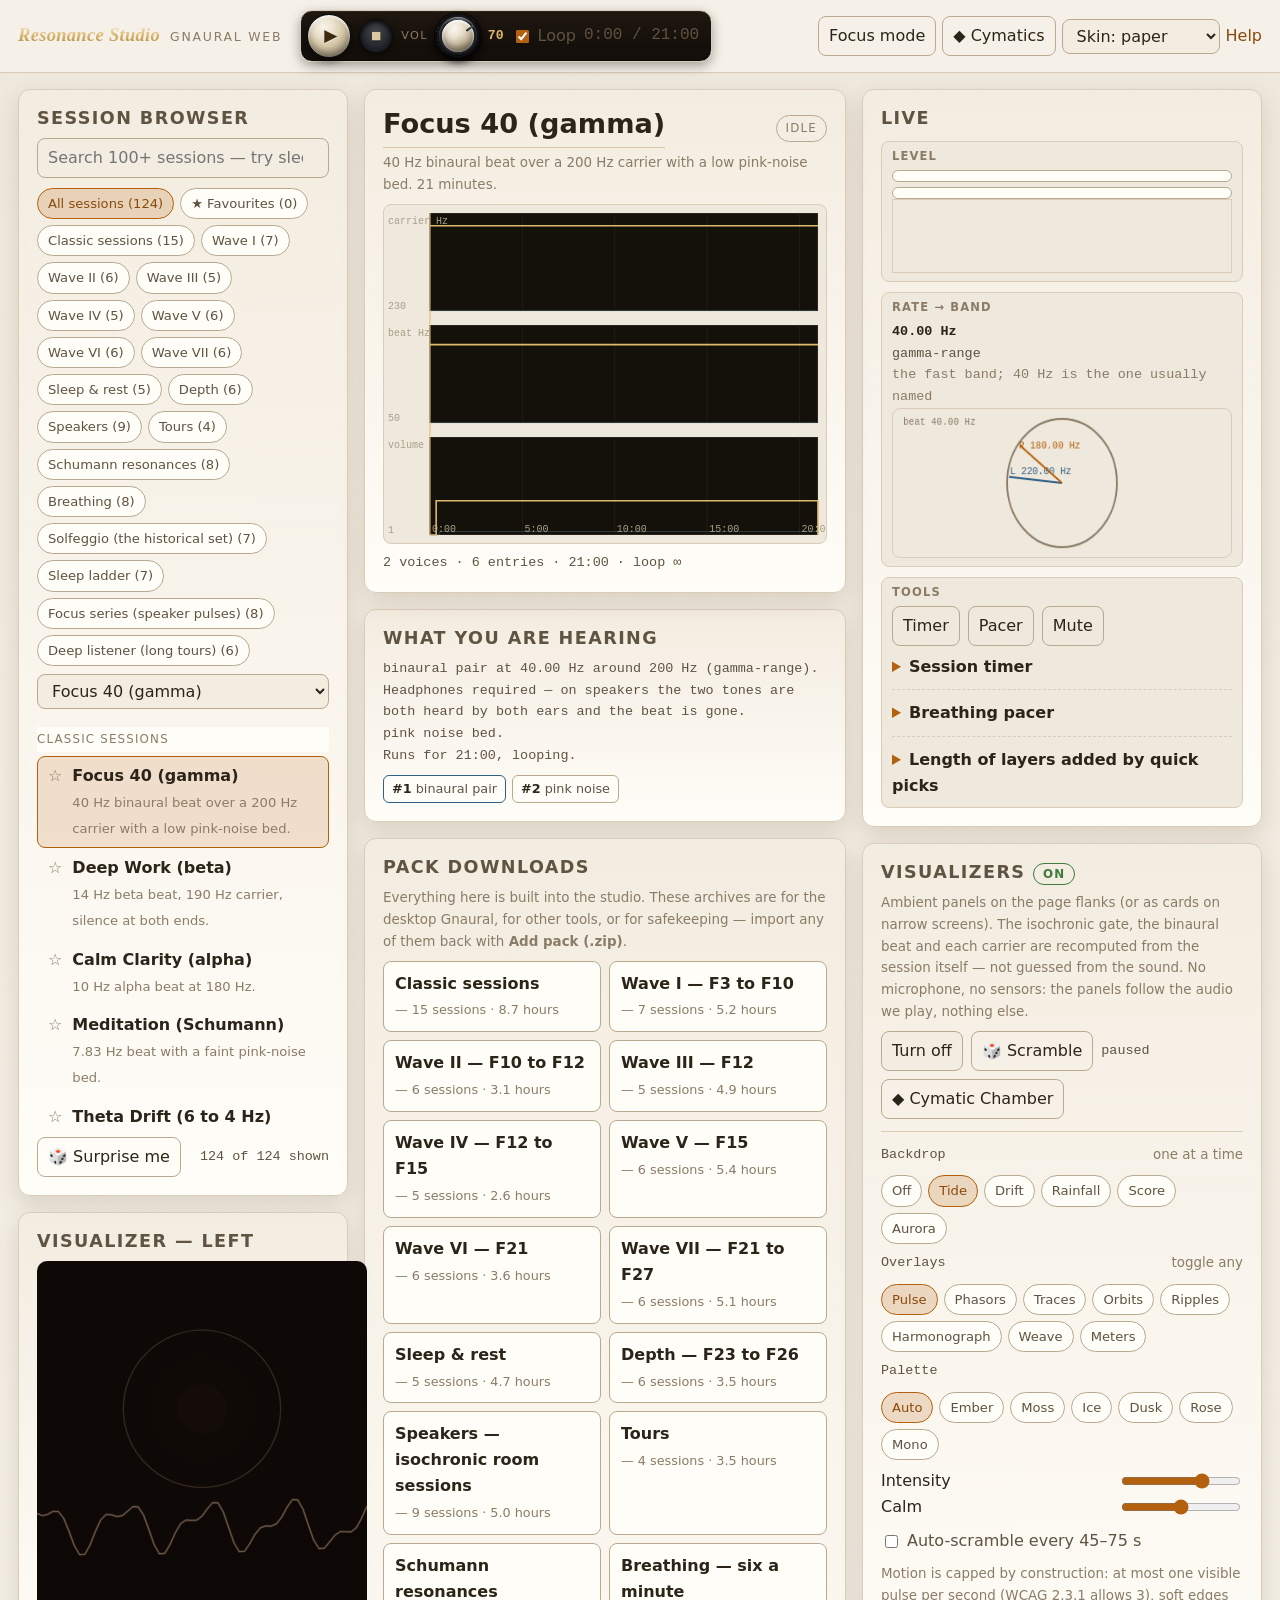
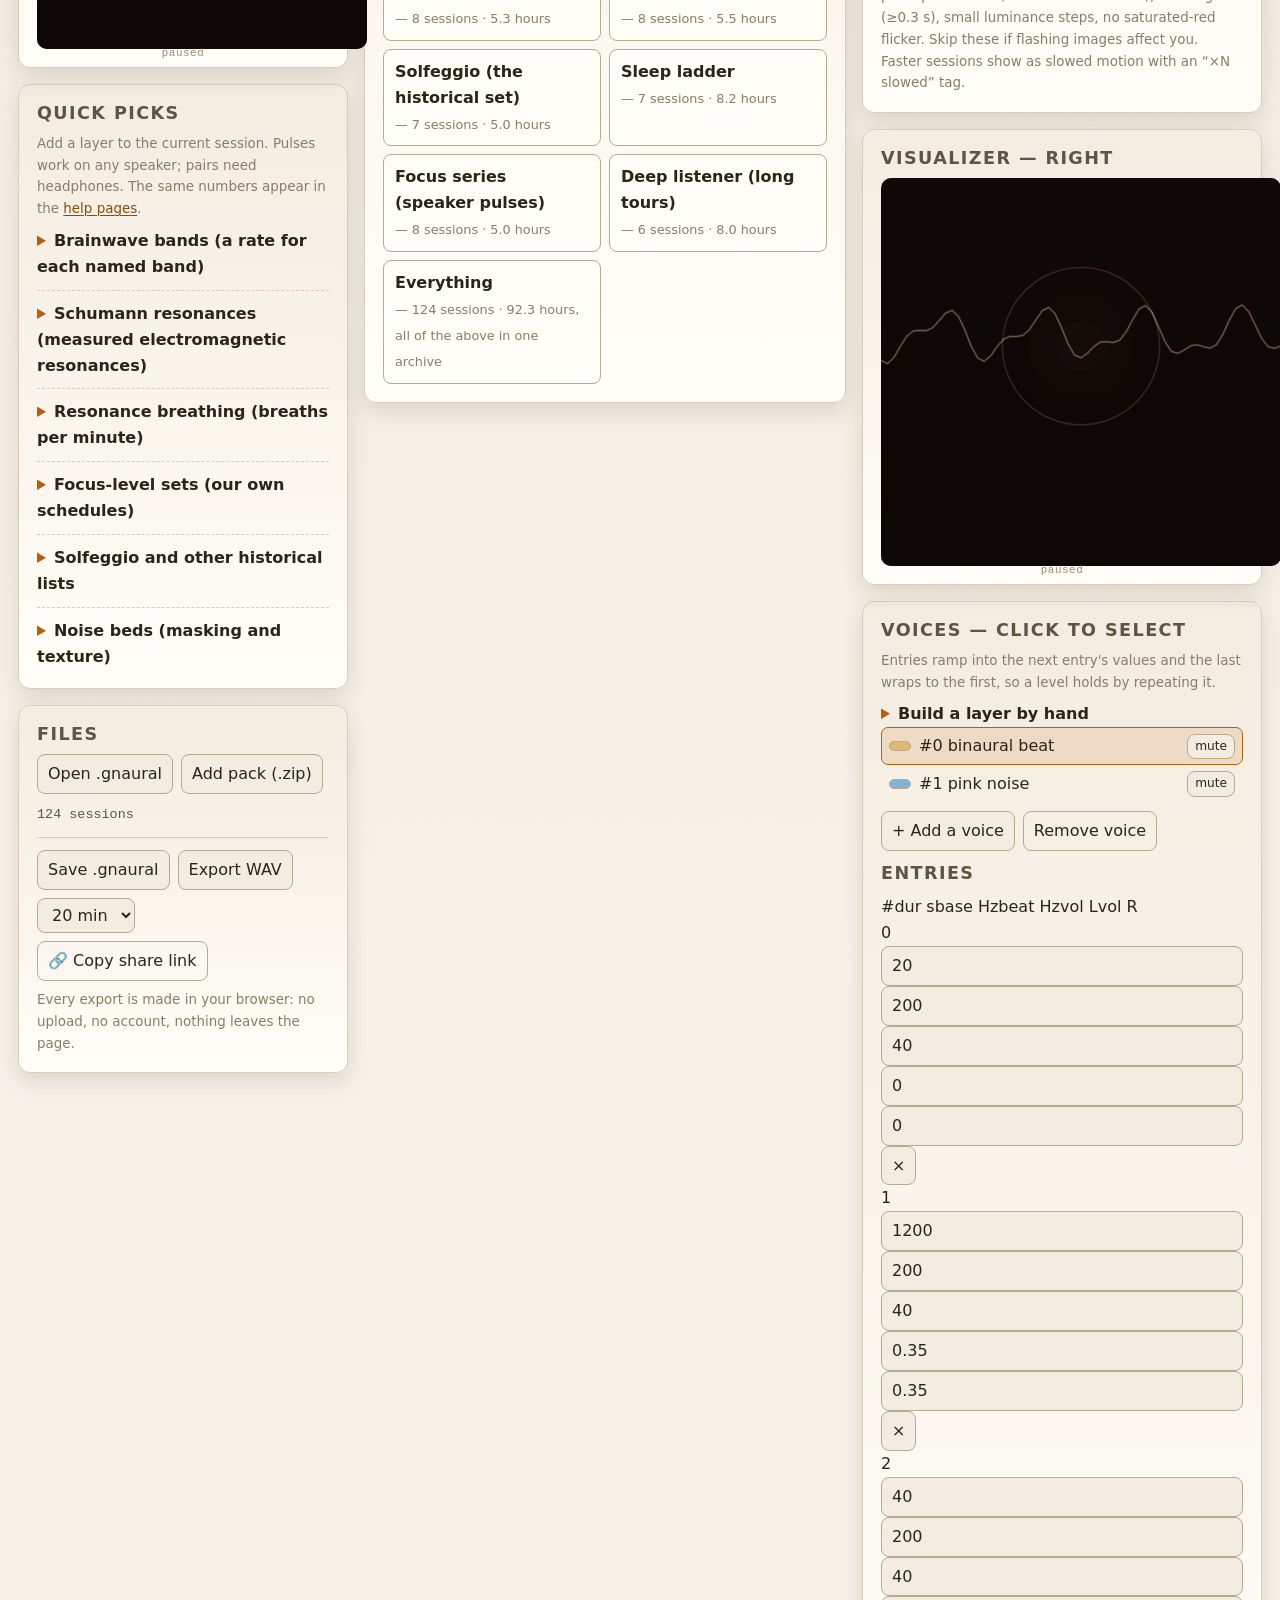
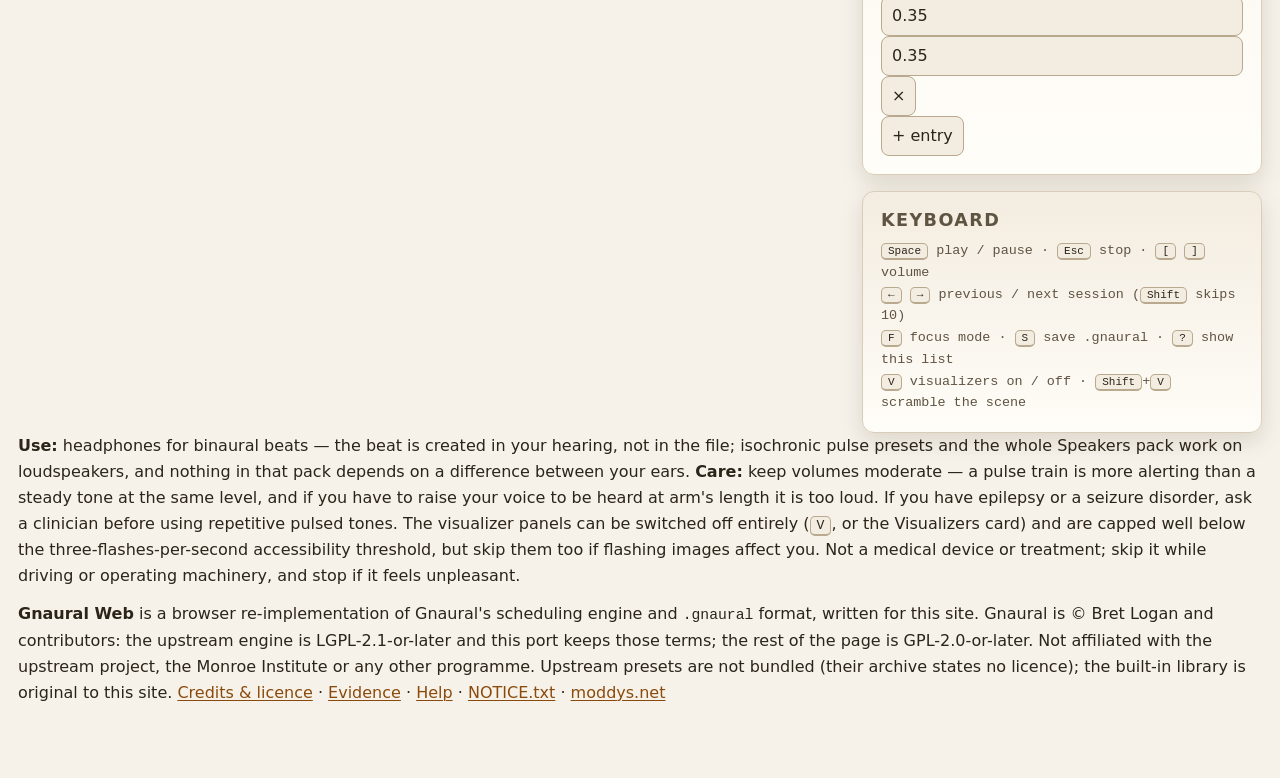
==== commit ef3524cd: "Cymatic Chamber: a solved plate, six media, and the full-screen instrument The visualiser system get" ====
--- a/site/app/index.html
+++ b/site/app/index.html
@@ -4,9 +4,11 @@
 <meta charset="utf-8">
 <meta name="viewport" content="width=device-width, initial-scale=1">
 <title>Resonance Studio — Gnaural Web</title>
-<meta name="description" content="A tone, beat and noise studio in the browser: binaural beats, monaural beats, isochronic pulses and noise beds, with 100+ ready sessions and a full schedule editor. Runs entirely on this site.">
+<meta name="description" content="Resonance Studio in the browser: binaural beats, monaural beats, isochronic pulses, noise beds, 100+ ready sessions, a full schedule editor. All on this site.">
+<link rel="canonical" href="https://moddys.net/resonance/app/">
 <link rel="stylesheet" href="studio.css?v=82x">
-<link rel="stylesheet" href="../site.css?v=82x">
+<link rel="stylesheet" href="cym.css?v=1a">
+<link rel="stylesheet" href="../site.css?v=83x">
 <link rel="icon" href="[data-uri]">
 </head>
 <body>
@@ -222,5 +224,10 @@
 <script src="vizpal.js?v=82v"></script>
 <script src="vizmodes.js?v=82v"></script>
 <script src="viz.js?v=82y"></script>
+<!-- the dedicated cymatic chamber: physics -> field -> renderer -> UI -->
+<script src="cymatics.js?v=1a"></script>
+<script src="cymfield.js?v=1a"></script>
+<script src="cymrender.js?v=1a"></script>
+<script src="cym.js?v=1a"></script>
 </body>
 </html>
--- a/site/app/cym.css
+++ b/site/app/cym.css
@@ -0,0 +1,209 @@
+/* Resonance Studio — Cymatic Chamber.
+ * Licensed GPL-2.0-or-later (see NOTICE.txt).
+ *
+ * A full-viewport instrument layer over the studio. Panels are dark glass so
+ * the plate is the brightest thing on screen; accents come from the skin.
+ */
+
+html.cym-open, html.cym-open body { overflow: hidden; }
+
+.cym {
+  position: fixed; inset: 0; z-index: 70;
+  background: #0a0806;
+  color: var(--ink);
+  font: 14px/1.45 var(--sans);
+  overflow: hidden;
+  animation: cym-in .32s ease both;
+}
+@keyframes cym-in { from { opacity: 0; } to { opacity: 1; } }
+@media (prefers-reduced-motion: reduce) { .cym { animation: none; } }
+
+.cym-canvas {
+  position: absolute; inset: 0; width: 100%; height: 100%;
+  display: block; cursor: grab; touch-action: none;
+}
+.cym-canvas:active { cursor: grabbing; }
+
+.cym-vignette {
+  position: absolute; inset: 0; pointer-events: none;
+  background:
+    radial-gradient(120% 90% at 50% 42%, transparent 40%, rgba(0,0,0,.55) 100%),
+    linear-gradient(180deg, rgba(0,0,0,.55) 0%, transparent 18%, transparent 78%, rgba(0,0,0,.65) 100%);
+}
+
+/* ------------------------------------------------------------------ top */
+.cym-top {
+  position: absolute; left: 0; right: 0; top: 0;
+  display: flex; align-items: flex-start; justify-content: space-between;
+  padding: 18px 22px; gap: 18px; pointer-events: none;
+}
+.cym-brand, .cym-actions { pointer-events: auto; }
+.cym-kicker {
+  display: block; font-size: .64rem; letter-spacing: .26em; text-transform: uppercase;
+  color: var(--ink-faint); margin-bottom: 2px;
+}
+.cym-brand h1 {
+  margin: 0; font: italic 600 1.62rem/1.05 "Palatino Linotype", Palatino, Georgia, serif;
+  letter-spacing: .01em;
+  background: linear-gradient(180deg, #f8ecd2 10%, #dfbd7c 58%, #a98243 100%);
+  -webkit-background-clip: text; background-clip: text; color: transparent;
+}
+.cym-tone { margin: 5px 0 0; font-family: var(--mono); font-size: .78rem; color: var(--ink-dim); }
+.cym-tone b { color: var(--acc); font-weight: 600; }
+.cym-actions { display: flex; align-items: center; gap: 8px; }
+.cym-live {
+  display: inline-flex; align-items: center; gap: 6px; font-size: .68rem; letter-spacing: .16em;
+  text-transform: uppercase; color: var(--ink-faint);
+  border: 1px solid var(--line); border-radius: 999px; padding: 5px 10px;
+}
+.cym-live i {
+  width: 6px; height: 6px; border-radius: 50%; background: var(--good);
+  box-shadow: 0 0 8px var(--good); animation: cym-pulse 2.4s ease-in-out infinite;
+}
+@keyframes cym-pulse { 0%,100% { opacity: .35; } 50% { opacity: 1; } }
+@media (prefers-reduced-motion: reduce) { .cym-live i { animation: none; opacity: 1; } }
+.cym-play, .cym-close {
+  background: rgba(24,19,14,.72); border: 1px solid var(--line2); color: var(--ink);
+  border-radius: 9px; padding: 7px 12px; cursor: pointer;
+}
+.cym-play { width: 38px; height: 38px; padding: 0; font-size: 14px; }
+.cym-play:hover, .cym-close:hover { border-color: var(--acc); color: var(--acc2); }
+
+/* --------------------------------------------------------------- panels */
+.cym-panel {
+  position: absolute; top: 96px; bottom: 84px; width: 286px;
+  display: flex; flex-direction: column; gap: 14px;
+  padding: 14px; overflow-y: auto; overscroll-behavior: contain;
+  background: linear-gradient(180deg, rgba(26,20,14,.86), rgba(12,9,7,.92));
+  border: 1px solid rgba(224,185,111,.20); border-radius: 16px;
+  box-shadow: 0 20px 60px rgba(0,0,0,.55), inset 0 1px 0 rgba(255,255,255,.05);
+  backdrop-filter: blur(16px) saturate(120%);
+  scrollbar-width: thin; scrollbar-color: var(--line2) transparent;
+}
+.cym-left { left: 18px; }
+.cym-right { right: 18px; width: 268px; }
+.cym-panel::-webkit-scrollbar { width: 8px; }
+.cym-panel::-webkit-scrollbar-thumb { background: var(--line2); border-radius: 8px; }
+
+.cym-sec { border-bottom: 1px solid rgba(224,185,111,.10); padding-bottom: 12px; }
+.cym-sec:last-of-type { border-bottom: 0; padding-bottom: 0; }
+.cym-sec h4 {
+  margin: 0 0 8px; font-size: .66rem; letter-spacing: .18em; text-transform: uppercase;
+  color: var(--ink-faint); font-weight: 600;
+}
+.cym-btns { display: grid; grid-template-columns: 1fr 1fr; gap: 6px; }
+.cym-btns button {
+  background: rgba(38,29,21,.65); border: 1px solid var(--line); color: var(--ink-dim);
+  border-radius: 8px; padding: 7px 8px; font-size: .78rem; cursor: pointer; text-align: center;
+}
+.cym-btns button:hover { border-color: var(--acc); color: var(--ink); }
+.cym-btns button.on {
+  border-color: var(--acc); color: var(--acc2);
+  background: linear-gradient(180deg, rgba(224,185,111,.20), rgba(224,185,111,.07));
+  box-shadow: 0 0 0 1px rgba(224,185,111,.18) inset;
+}
+.cym-row {
+  display: flex; align-items: center; gap: 8px; margin: 7px 0; font-size: .76rem; color: var(--ink-dim);
+}
+.cym-row select {
+  margin-left: auto; background: rgba(38,29,21,.8); border: 1px solid var(--line);
+  color: var(--ink); border-radius: 7px; padding: 5px 7px; font-size: .76rem;
+}
+.cym-row input[type="range"] { flex: 1; min-width: 0; accent-color: var(--acc); }
+.cym-row b {
+  min-width: 52px; text-align: right; font-family: var(--mono); font-size: .7rem;
+  color: var(--ink); font-weight: 500;
+}
+.cym-note { margin: 8px 0 0; font-size: .7rem; line-height: 1.5; color: var(--ink-faint); }
+
+.cym-chips { display: flex; flex-wrap: wrap; gap: 6px; margin-bottom: 10px; }
+.cym-chip {
+  font-size: .64rem; letter-spacing: .08em; text-transform: uppercase;
+  border: 1px solid var(--line); border-radius: 999px; padding: 4px 9px;
+  color: var(--ink-faint); cursor: pointer; user-select: none;
+}
+.cym-chip:hover { border-color: var(--acc); color: var(--ink); }
+.cym-chip.on { border-color: var(--acc); color: var(--acc2); background: rgba(224,185,111,.14); }
+.cym-check {
+  display: flex; align-items: center; gap: 8px; margin: 6px 0; font-size: .76rem; color: var(--ink-dim);
+}
+.cym-check input { accent-color: var(--acc); }
+
+/* --------------------------------------------------------------- readout */
+.cym-readout {
+  padding: 12px 12px 14px; border-radius: 12px;
+  background: radial-gradient(120% 120% at 20% 0%, rgba(224,185,111,.12), transparent 60%);
+  border: 1px solid rgba(224,185,111,.14);
+}
+.cym-mode {
+  font: italic 600 1.32rem/1.15 "Palatino Linotype", Palatino, Georgia, serif; color: var(--acc2);
+}
+.cym-modef { font-family: var(--mono); font-size: .95rem; color: var(--ink); margin-top: 3px; }
+.cym-detune { font-size: .72rem; color: var(--ink-faint); margin-top: 5px; letter-spacing: .04em; }
+.cym-detune.ok { color: var(--good); }
+
+.cym-bar {
+  display: grid; grid-template-columns: 1fr 64px 34px; align-items: center; gap: 7px;
+  font-size: .68rem; color: var(--ink-dim); margin: 5px 0;
+}
+.cym-bar span { overflow: hidden; text-overflow: ellipsis; white-space: nowrap; }
+.cym-bar i {
+  display: block; height: 4px; border-radius: 4px;
+  background: linear-gradient(90deg, var(--acc), var(--acc2)); opacity: .85;
+}
+.cym-bar b { font-family: var(--mono); font-size: .64rem; text-align: right; color: var(--ink-faint); font-weight: 500; }
+
+.cym-panel dl {
+  display: grid; grid-template-columns: auto 1fr; gap: 4px 10px; margin: 0;
+  font-size: .7rem;
+}
+.cym-panel dt { color: var(--ink-faint); letter-spacing: .05em; }
+.cym-panel dd { margin: 0; color: var(--ink-dim); text-align: right; font-family: var(--mono); font-size: .66rem; }
+.cym-stats { margin: 10px 0 0; font-family: var(--mono); font-size: .62rem; color: var(--ink-faint); }
+
+/* ----------------------------------------------------------------- dock */
+.cym-dock {
+  position: absolute; left: 322px; right: 304px; bottom: 16px;
+  padding: 10px 14px 8px; border-radius: 14px;
+  background: linear-gradient(180deg, rgba(26,20,14,.82), rgba(12,9,7,.9));
+  border: 1px solid rgba(224,185,111,.16); backdrop-filter: blur(14px);
+  box-shadow: 0 12px 40px rgba(0,0,0,.5);
+}
+.cym-ladder {
+  position: relative; height: 30px; margin: 0 46px;
+  border-bottom: 1px solid var(--line);
+}
+.cym-tick {
+  position: absolute; bottom: 0; width: 1px; height: 9px; background: var(--line2);
+  cursor: pointer; transform: translateX(-.5px);
+}
+.cym-tick:hover { background: var(--acc2); height: 16px; box-shadow: 0 0 8px var(--acc); }
+.cym-marker {
+  position: absolute; bottom: -1px; width: 2px; height: 22px; margin-left: -1px;
+  background: linear-gradient(180deg, var(--acc2), var(--acc));
+  box-shadow: 0 0 10px var(--acc); transition: left .12s linear;
+}
+.cym-dock-lo, .cym-dock-hi {
+  position: absolute; bottom: 12px; font-family: var(--mono); font-size: .62rem; color: var(--ink-faint);
+}
+.cym-dock-lo { left: 14px; }
+.cym-dock-hi { right: 14px; }
+.cym-hint {
+  margin: 7px 0 0; text-align: center; font-size: .66rem; color: var(--ink-faint);
+}
+
+/* ----------------------------------------------------------- responsive */
+@media (max-width: 1180px) {
+  .cym-right { display: none; }
+  .cym-dock { right: 18px; }
+}
+@media (max-width: 820px) {
+  .cym-panel { top: auto; bottom: 92px; width: 240px; max-height: 44vh; }
+  .cym-left { left: 10px; }
+  .cym-dock { left: 10px; right: 10px; }
+  .cym-brand h1 { font-size: 1.25rem; }
+  .cym-top { padding: 12px; }
+}
+
+/* print / capture: no chrome */
+.cym.cym-capture .cym-top, .cym.cym-capture .cym-panel, .cym.cym-capture .cym-dock { display: none; }
--- a/site/site.css
+++ b/site/site.css
@@ -89,6 +89,12 @@
 .card p:last-child { margin-bottom: 0; }
 .card .tag { font-family: var(--mono); font-size: .74rem; color: var(--ink-faint); letter-spacing: .08em; text-transform: uppercase; }
 
+/* the landing page's screenshot gallery */
+.shots { display: grid; gap: 16px; grid-template-columns: repeat(auto-fit, minmax(min(400px, 100%), 1fr)); margin-top: 18px; }
+.shots figure { margin: 0; padding: 0; overflow: hidden; }
+.shots img { display: block; width: 100%; height: auto; border-bottom: 1px solid var(--line); }
+.shots figcaption { padding: 10px 14px 12px; font-size: .88rem; color: var(--ink-dim); }
+
 .callout {
   border-left: 3px solid var(--acc); background: color-mix(in srgb, var(--acc) 7%, transparent);
   padding: 12px 16px; border-radius: 0 10px 10px 0; margin: 18px 0;
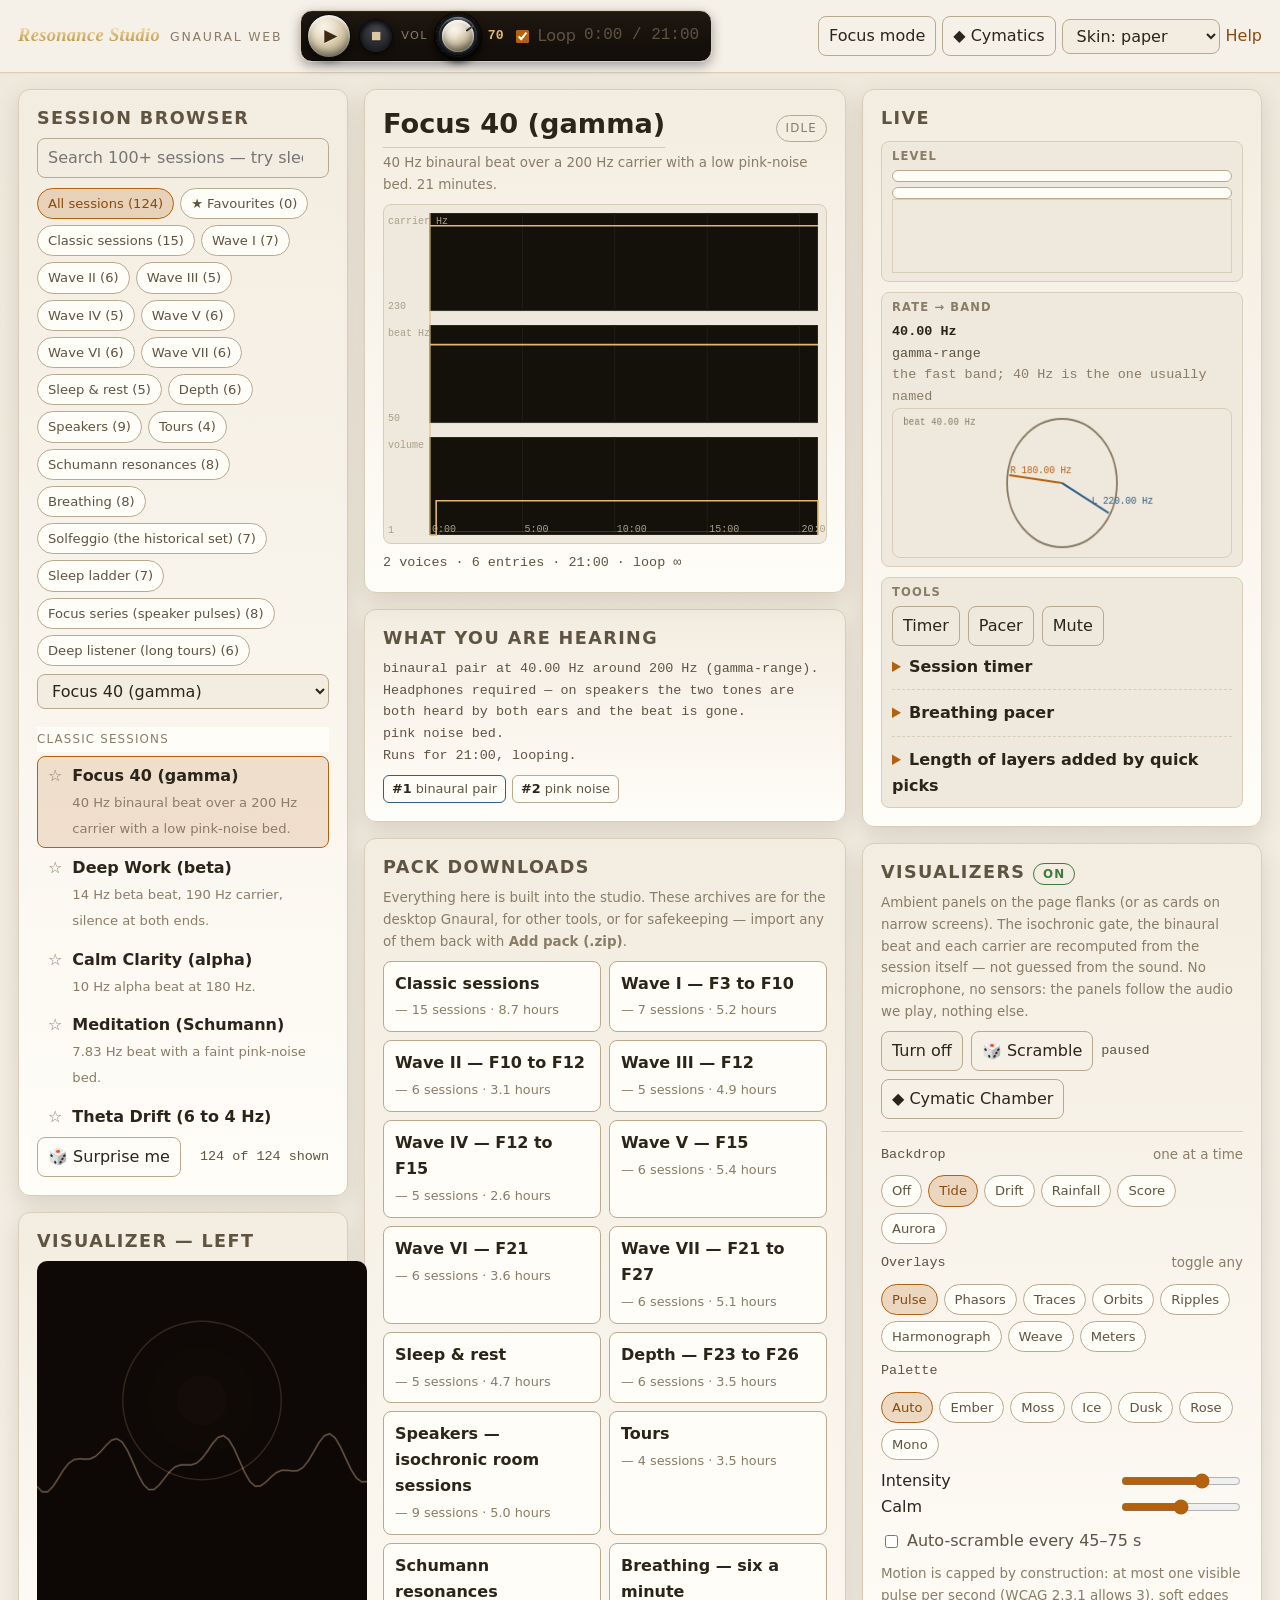
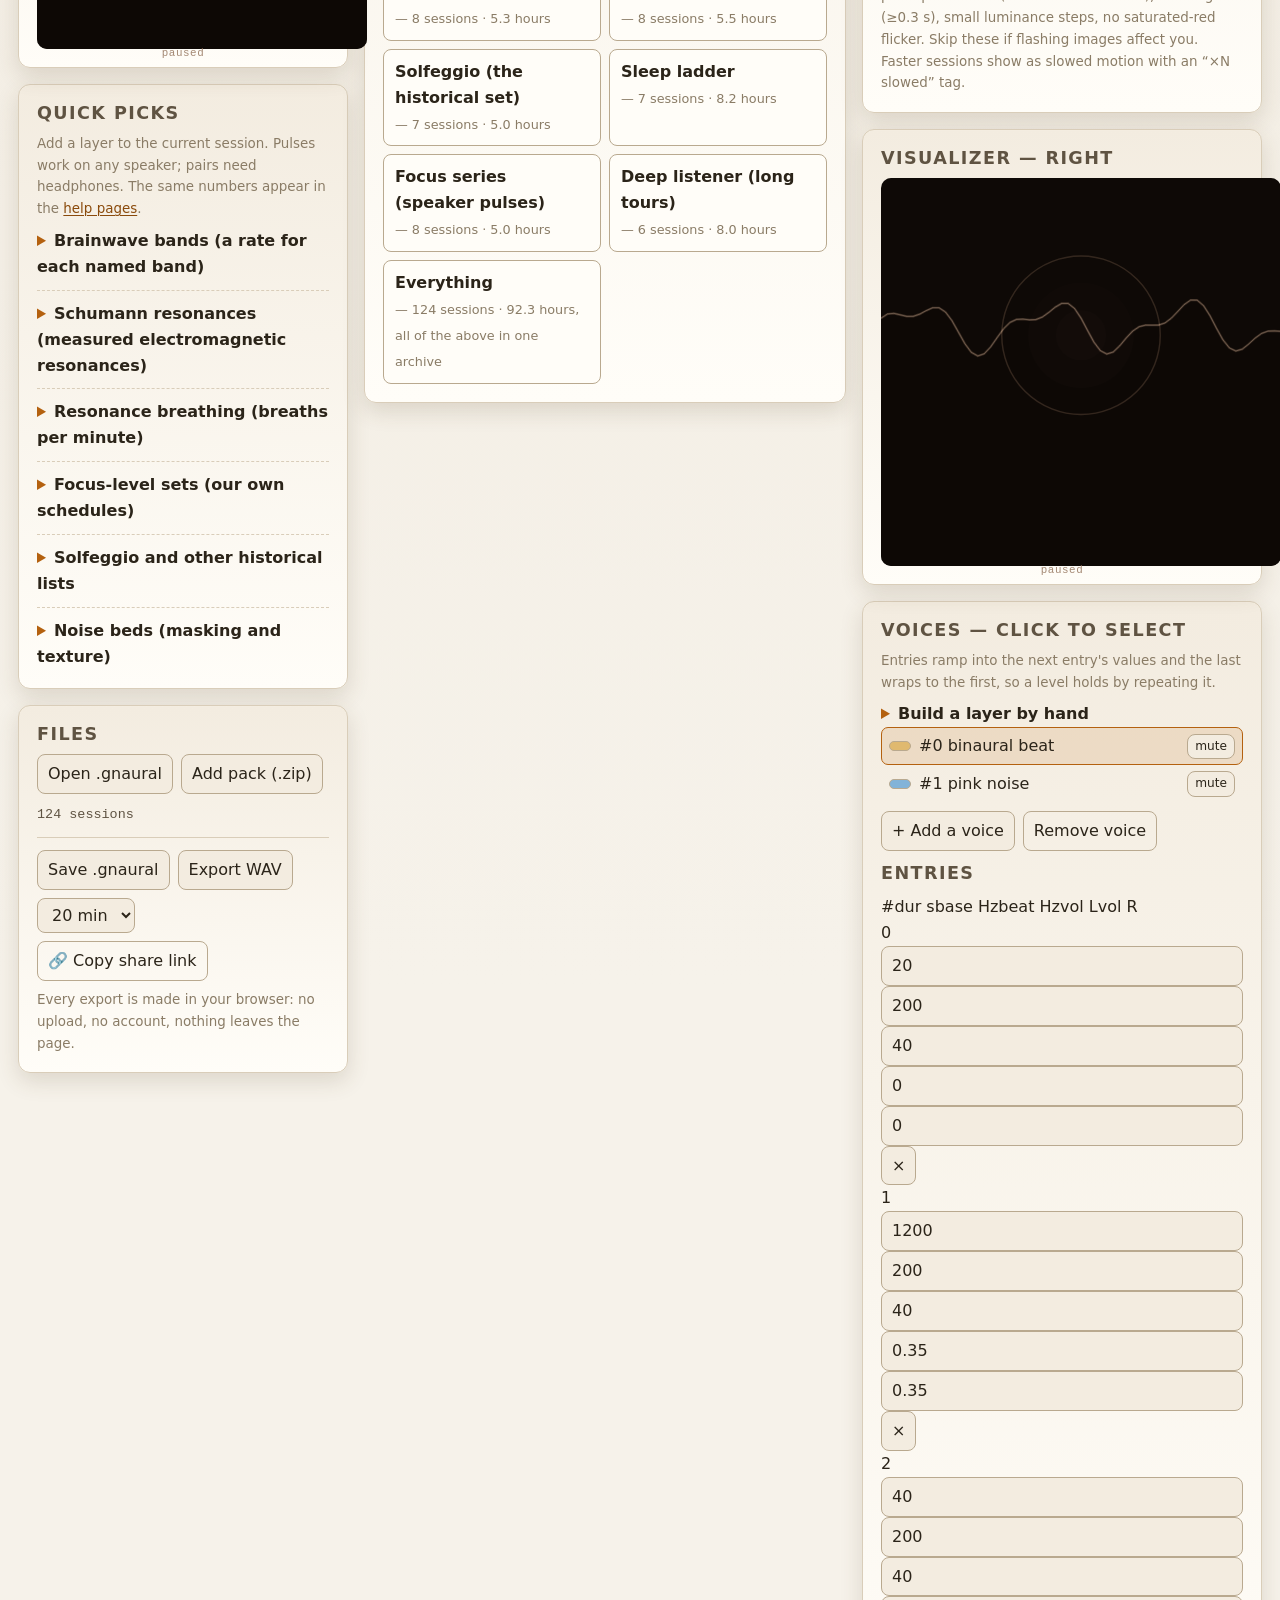
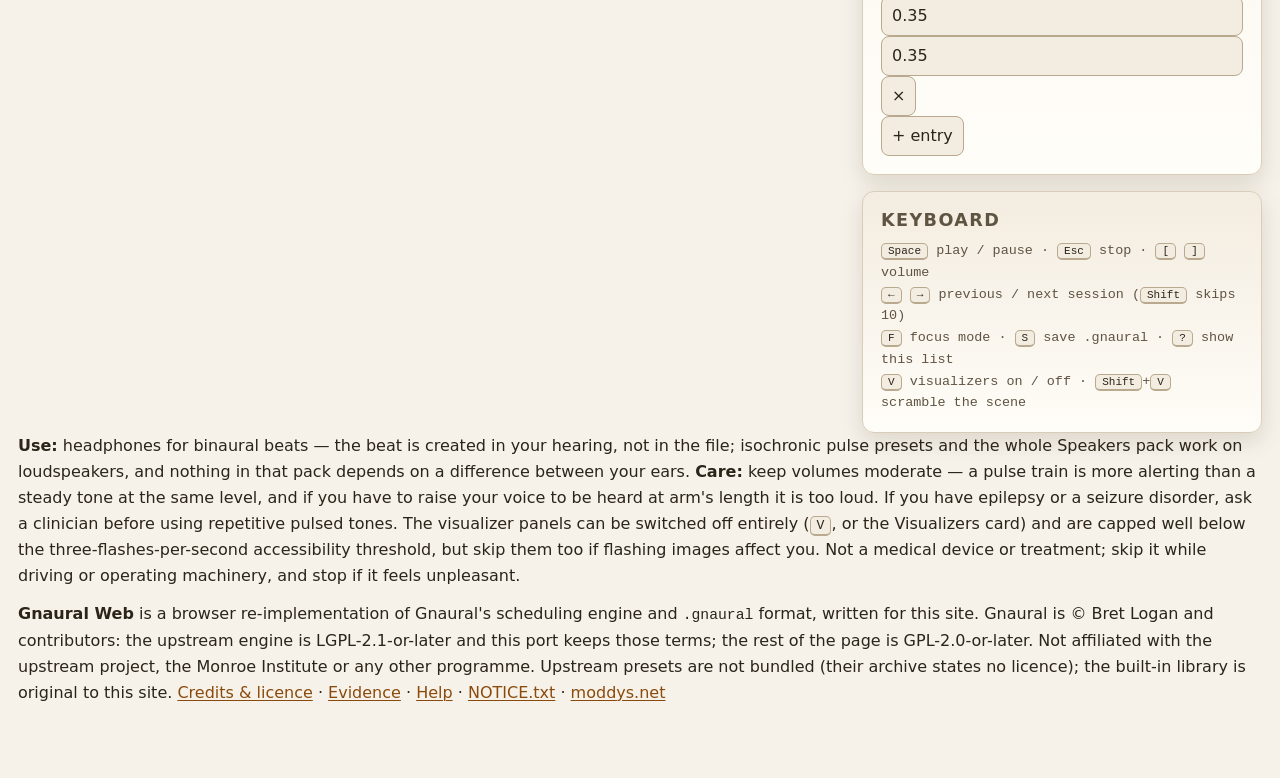
==== commit f52b09f0: "1.0b: version pin, source ledger and the chamber's last fixes The tree in this repo was behind the b" ====
--- a/site/app/index.html
+++ b/site/app/index.html
@@ -7,7 +7,7 @@
 <meta name="description" content="Resonance Studio in the browser: binaural beats, monaural beats, isochronic pulses, noise beds, 100+ ready sessions, a full schedule editor. All on this site.">
 <link rel="canonical" href="https://moddys.net/resonance/app/">
 <link rel="stylesheet" href="studio.css?v=82x">
-<link rel="stylesheet" href="cym.css?v=1a">
+<link rel="stylesheet" href="cym.css?v=1b">
 <link rel="stylesheet" href="../site.css?v=83x">
 <link rel="icon" href="[data-uri]">
 </head>
@@ -225,9 +225,9 @@
 <script src="vizmodes.js?v=82v"></script>
 <script src="viz.js?v=82y"></script>
 <!-- the dedicated cymatic chamber: physics -> field -> renderer -> UI -->
-<script src="cymatics.js?v=1a"></script>
-<script src="cymfield.js?v=1a"></script>
-<script src="cymrender.js?v=1a"></script>
-<script src="cym.js?v=1a"></script>
+<script src="cymatics.js?v=1b"></script>
+<script src="cymfield.js?v=1b"></script>
+<script src="cymrender.js?v=1b"></script>
+<script src="cym.js?v=1b"></script>
 </body>
 </html>
--- a/site/app/cym.css
+++ b/site/app/cym.css
@@ -8,7 +8,7 @@
 html.cym-open, html.cym-open body { overflow: hidden; }
 
 .cym {
-  position: fixed; inset: 0; z-index: 70;
+  position: fixed; top: 0; right: 0; bottom: 0; left: 0; z-index: 70;
   background: #0a0806;
   color: var(--ink);
   font: 14px/1.45 var(--sans);
@@ -19,13 +19,13 @@
 @media (prefers-reduced-motion: reduce) { .cym { animation: none; } }
 
 .cym-canvas {
-  position: absolute; inset: 0; width: 100%; height: 100%;
+  position: absolute; top: 0; right: 0; bottom: 0; left: 0; width: 100%; height: 100%;
   display: block; cursor: grab; touch-action: none;
 }
 .cym-canvas:active { cursor: grabbing; }
 
 .cym-vignette {
-  position: absolute; inset: 0; pointer-events: none;
+  position: absolute; top: 0; right: 0; bottom: 0; left: 0; pointer-events: none;
   background:
     radial-gradient(120% 90% at 50% 42%, transparent 40%, rgba(0,0,0,.55) 100%),
     linear-gradient(180deg, rgba(0,0,0,.55) 0%, transparent 18%, transparent 78%, rgba(0,0,0,.65) 100%);
@@ -198,12 +198,31 @@
   .cym-dock { right: 18px; }
 }
 @media (max-width: 820px) {
-  .cym-panel { top: auto; bottom: 92px; width: 240px; max-height: 44vh; }
-  .cym-left { left: 10px; }
-  .cym-dock { left: 10px; right: 10px; }
-  .cym-brand h1 { font-size: 1.25rem; }
-  .cym-top { padding: 12px; }
-}
+  .cym-top { padding: 10px 12px; }
+  .cym-brand h1 { font-size: 1.16rem; }
+  .cym-kicker { font-size: .56rem; letter-spacing: .2em; }
+  .cym-live { display: none; }
+  .cym-play { width: 34px; height: 34px; }
+  .cym-close { padding: 6px 10px; font-size: .78rem; }
+  .cym-ctl { display: inline-block; padding: 6px 10px; font-size: .78rem;
+    background: rgba(24,19,14,.72); border: 1px solid var(--line2); color: var(--ink);
+    border-radius: 9px; }
+  .cym-right { display: none; }
+  .cym-dock { display: none; }
+  .cym-panel {
+    top: auto; bottom: 0; left: 0; right: 0; width: auto; max-height: 62vh;
+    border-radius: 18px 18px 0 0; border-left: 0; border-right: 0; border-bottom: 0;
+    padding: 14px 16px calc(16px + env(safe-area-inset-bottom, 0px));
+    transform: translateY(calc(100% + 40px)); transition: transform .26s cubic-bezier(.22,.61,.36,1);
+    z-index: 75;
+  }
+  .cym-left.open { transform: translateY(0); }
+  .cym-btns { grid-template-columns: 1fr 1fr 1fr; }
+  .cym .cym-scrim { position: fixed; top: 0; right: 0; bottom: 0; left: 0; background: rgba(0,0,0,.45);
+    opacity: 0; pointer-events: none; transition: opacity .2s; z-index: 74; }
+  .cym .cym-scrim.on { opacity: 1; pointer-events: auto; }
+}
+@media (min-width: 821px) { .cym-ctl { display: none; } }
 
 /* print / capture: no chrome */
 .cym.cym-capture .cym-top, .cym.cym-capture .cym-panel, .cym.cym-capture .cym-dock { display: none; }
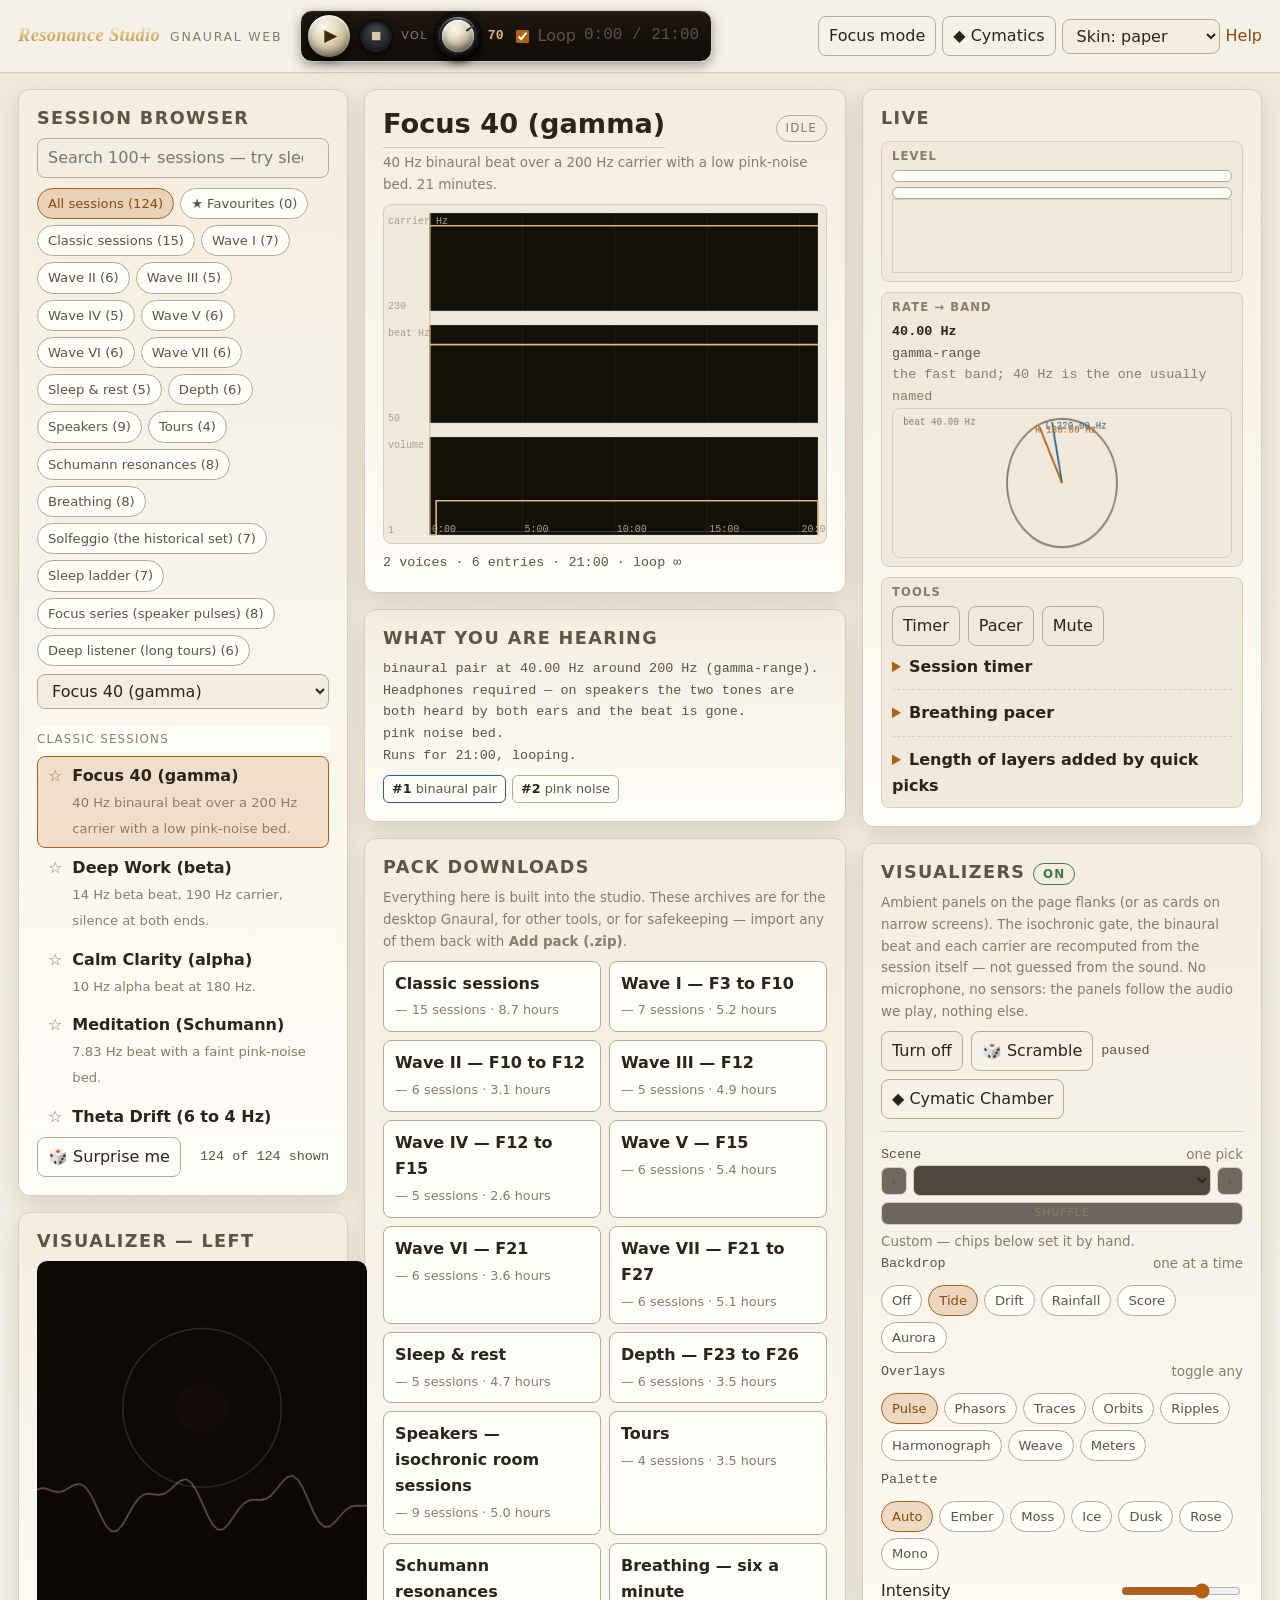
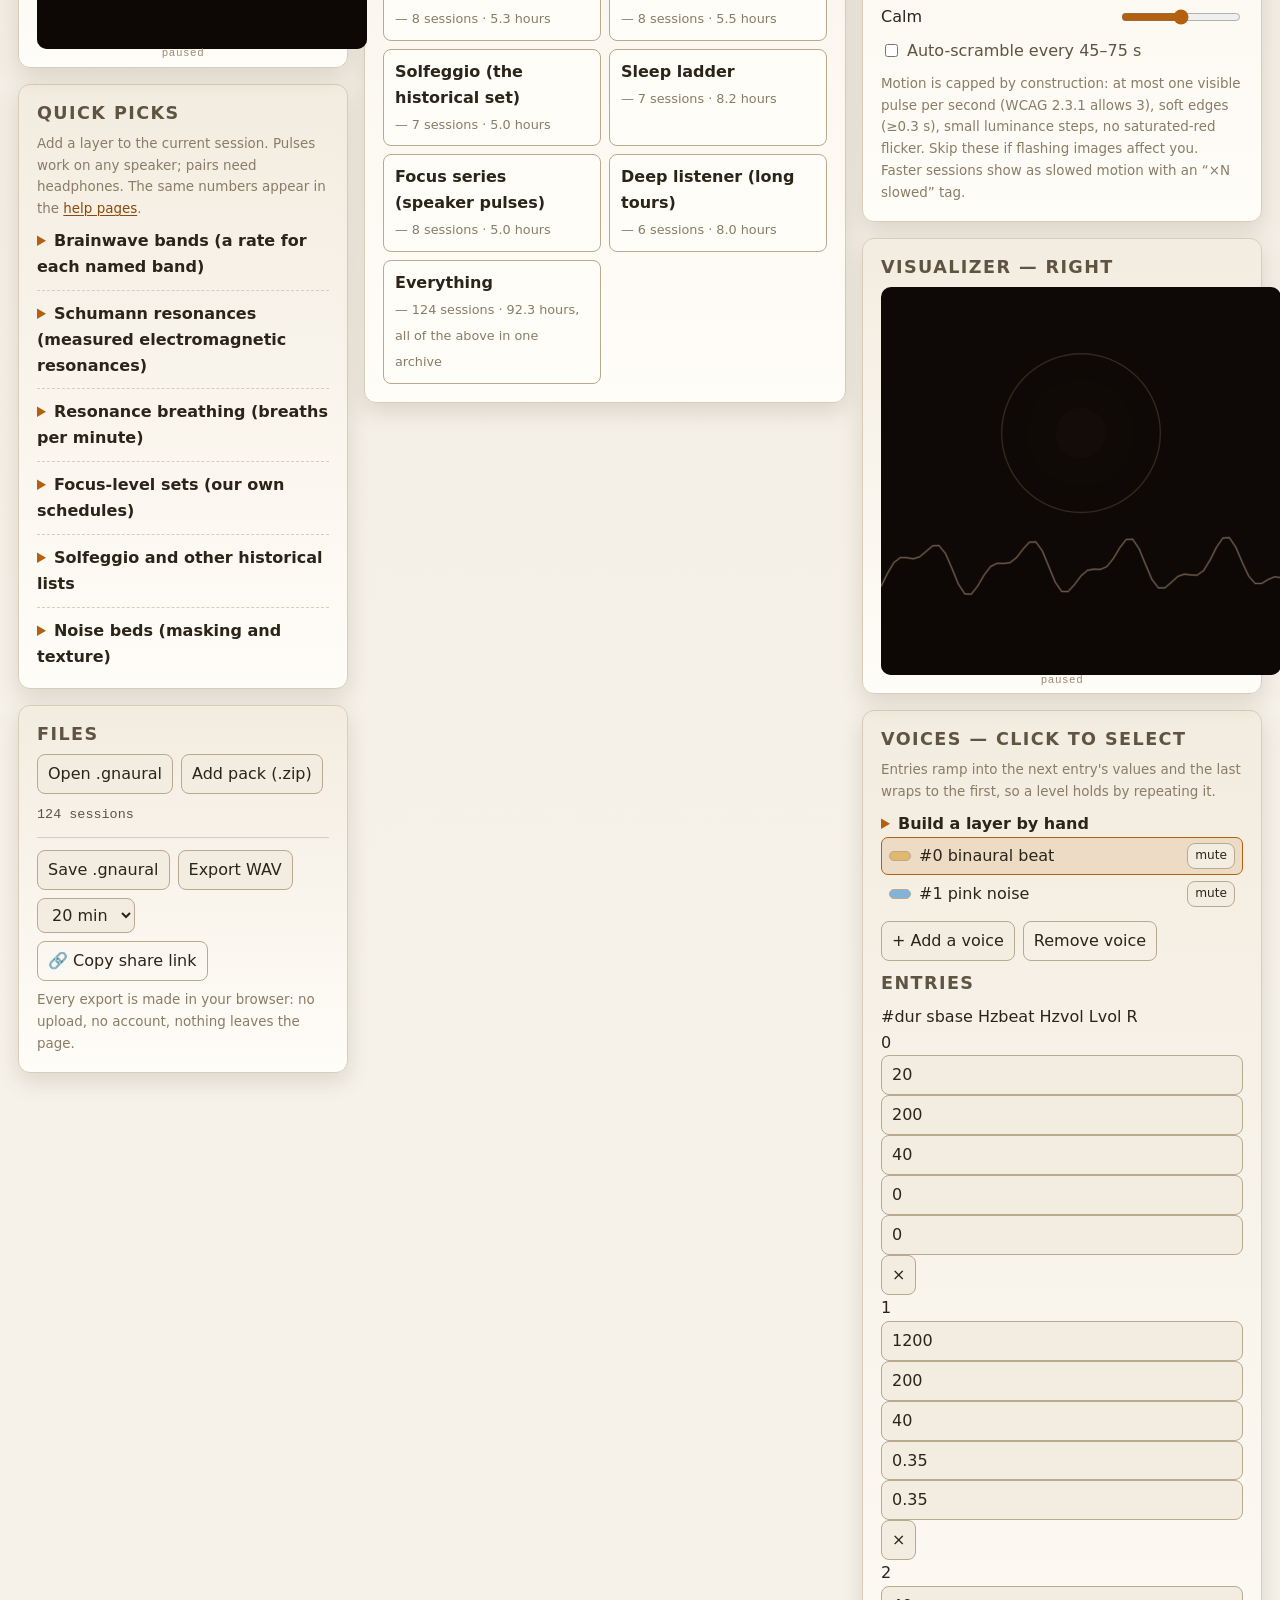
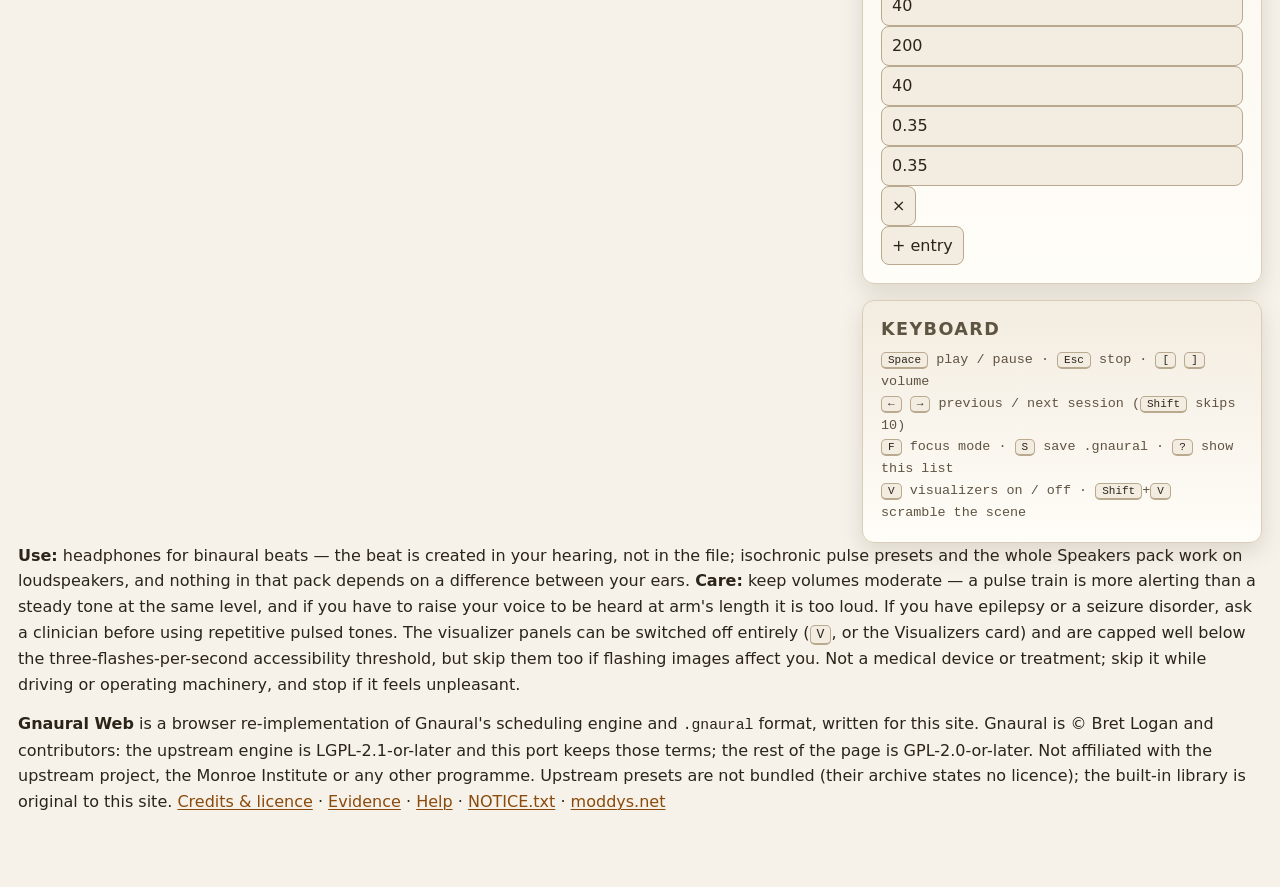
==== commit 463ba0ec: "1.0c: cymatic scenes, airborne dust, visualiser scenes" ====
--- a/site/app/index.html
+++ b/site/app/index.html
@@ -6,8 +6,8 @@
 <title>Resonance Studio — Gnaural Web</title>
 <meta name="description" content="Resonance Studio in the browser: binaural beats, monaural beats, isochronic pulses, noise beds, 100+ ready sessions, a full schedule editor. All on this site.">
 <link rel="canonical" href="https://moddys.net/resonance/app/">
-<link rel="stylesheet" href="studio.css?v=82x">
-<link rel="stylesheet" href="cym.css?v=1b">
+<link rel="stylesheet" href="studio.css?v=82y">
+<link rel="stylesheet" href="cym.css?v=1c">
 <link rel="stylesheet" href="../site.css?v=83x">
 <link rel="icon" href="[data-uri]">
 </head>
@@ -222,12 +222,14 @@
 <!-- visualizer system: mounts its own panels + menu card, follows the audio -->
 <script src="vizmath.js?v=82v"></script>
 <script src="vizpal.js?v=82v"></script>
-<script src="vizmodes.js?v=82v"></script>
-<script src="viz.js?v=82y"></script>
+<script src="vizmodes.js?v=82w"></script>
+<script src="vizpresets.js?v=1a"></script>
+<script src="viz.js?v=82z"></script>
 <!-- the dedicated cymatic chamber: physics -> field -> renderer -> UI -->
 <script src="cymatics.js?v=1b"></script>
-<script src="cymfield.js?v=1b"></script>
-<script src="cymrender.js?v=1b"></script>
-<script src="cym.js?v=1b"></script>
+<script src="cymfield.js?v=1d"></script>
+<script src="cymrender.js?v=1d"></script>
+<script src="cympresets.js?v=1b"></script>
+<script src="cym.js?v=1d"></script>
 </body>
 </html>
--- a/site/app/studio.css
+++ b/site/app/studio.css
@@ -123,6 +123,22 @@
 
 /* ------------------------------------------------------------ browser */
 #search { width: 100%; }
+.vz-scenes { display: grid; grid-template-columns: 26px 1fr 26px; gap: 6px; align-items: center; }
+.vz-scenes select {
+  background: rgba(38,29,21,.8); border: 1px solid var(--line); color: var(--ink);
+  border-radius: 7px; padding: 6px 7px; font-size: .78rem; min-width: 0;
+}
+.vz-scenes button {
+  background: rgba(38,29,21,.65); border: 1px solid var(--line); color: var(--ink-dim);
+  border-radius: 7px; padding: 6px 0; font-size: .9rem; line-height: 1; cursor: pointer;
+}
+.vz-scenes button:hover { border-color: var(--acc); color: var(--ink); }
+#vizShuffle {
+  grid-column: 1 / -1; font-size: .68rem; letter-spacing: .09em; text-transform: uppercase;
+  padding: 5px 0; color: var(--ink-faint);
+}
+#vizShuffle:hover { color: var(--acc2); }
+
 .chips { display: flex; flex-wrap: wrap; gap: 6px; margin: 10px 0 8px; }
 .chip {
   font-size: .82rem; padding: 4px 10px; border-radius: 999px;
--- a/site/app/cym.css
+++ b/site/app/cym.css
@@ -89,7 +89,7 @@
 .cym-sec:last-of-type { border-bottom: 0; padding-bottom: 0; }
 .cym-sec h4 {
   margin: 0 0 8px; font-size: .66rem; letter-spacing: .18em; text-transform: uppercase;
-  color: var(--ink-faint); font-weight: 600;
+  color: var(--ink-dim); font-weight: 600;
 }
 .cym-btns { display: grid; grid-template-columns: 1fr 1fr; gap: 6px; }
 .cym-btns button {
@@ -114,7 +114,24 @@
   min-width: 52px; text-align: right; font-family: var(--mono); font-size: .7rem;
   color: var(--ink); font-weight: 500;
 }
-.cym-note { margin: 8px 0 0; font-size: .7rem; line-height: 1.5; color: var(--ink-faint); }
+.cym-note { margin: 8px 0 0; font-size: .72rem; line-height: 1.55; color: var(--ink-dim); }
+
+/* scene picker: prev / select / next, shuffle underneath */
+.cym-scenes { display: grid; grid-template-columns: 26px 1fr 26px; gap: 6px; align-items: center; }
+.cym-scenes select {
+  background: rgba(38,29,21,.8); border: 1px solid var(--line); color: var(--ink);
+  border-radius: 8px; padding: 7px 8px; font-size: .78rem; min-width: 0;
+}
+.cym-scenes button {
+  background: rgba(38,29,21,.65); border: 1px solid var(--line); color: var(--ink-dim);
+  border-radius: 8px; padding: 7px 0; font-size: .9rem; cursor: pointer; line-height: 1;
+}
+.cym-scenes button:hover { border-color: var(--acc); color: var(--ink); }
+#cymShuffle {
+  grid-column: 1 / -1; font-size: .7rem; letter-spacing: .09em; text-transform: uppercase;
+  padding: 6px 0; color: var(--ink-faint);
+}
+#cymShuffle:hover { color: var(--acc2); }
 
 .cym-chips { display: flex; flex-wrap: wrap; gap: 6px; margin-bottom: 10px; }
 .cym-chip {
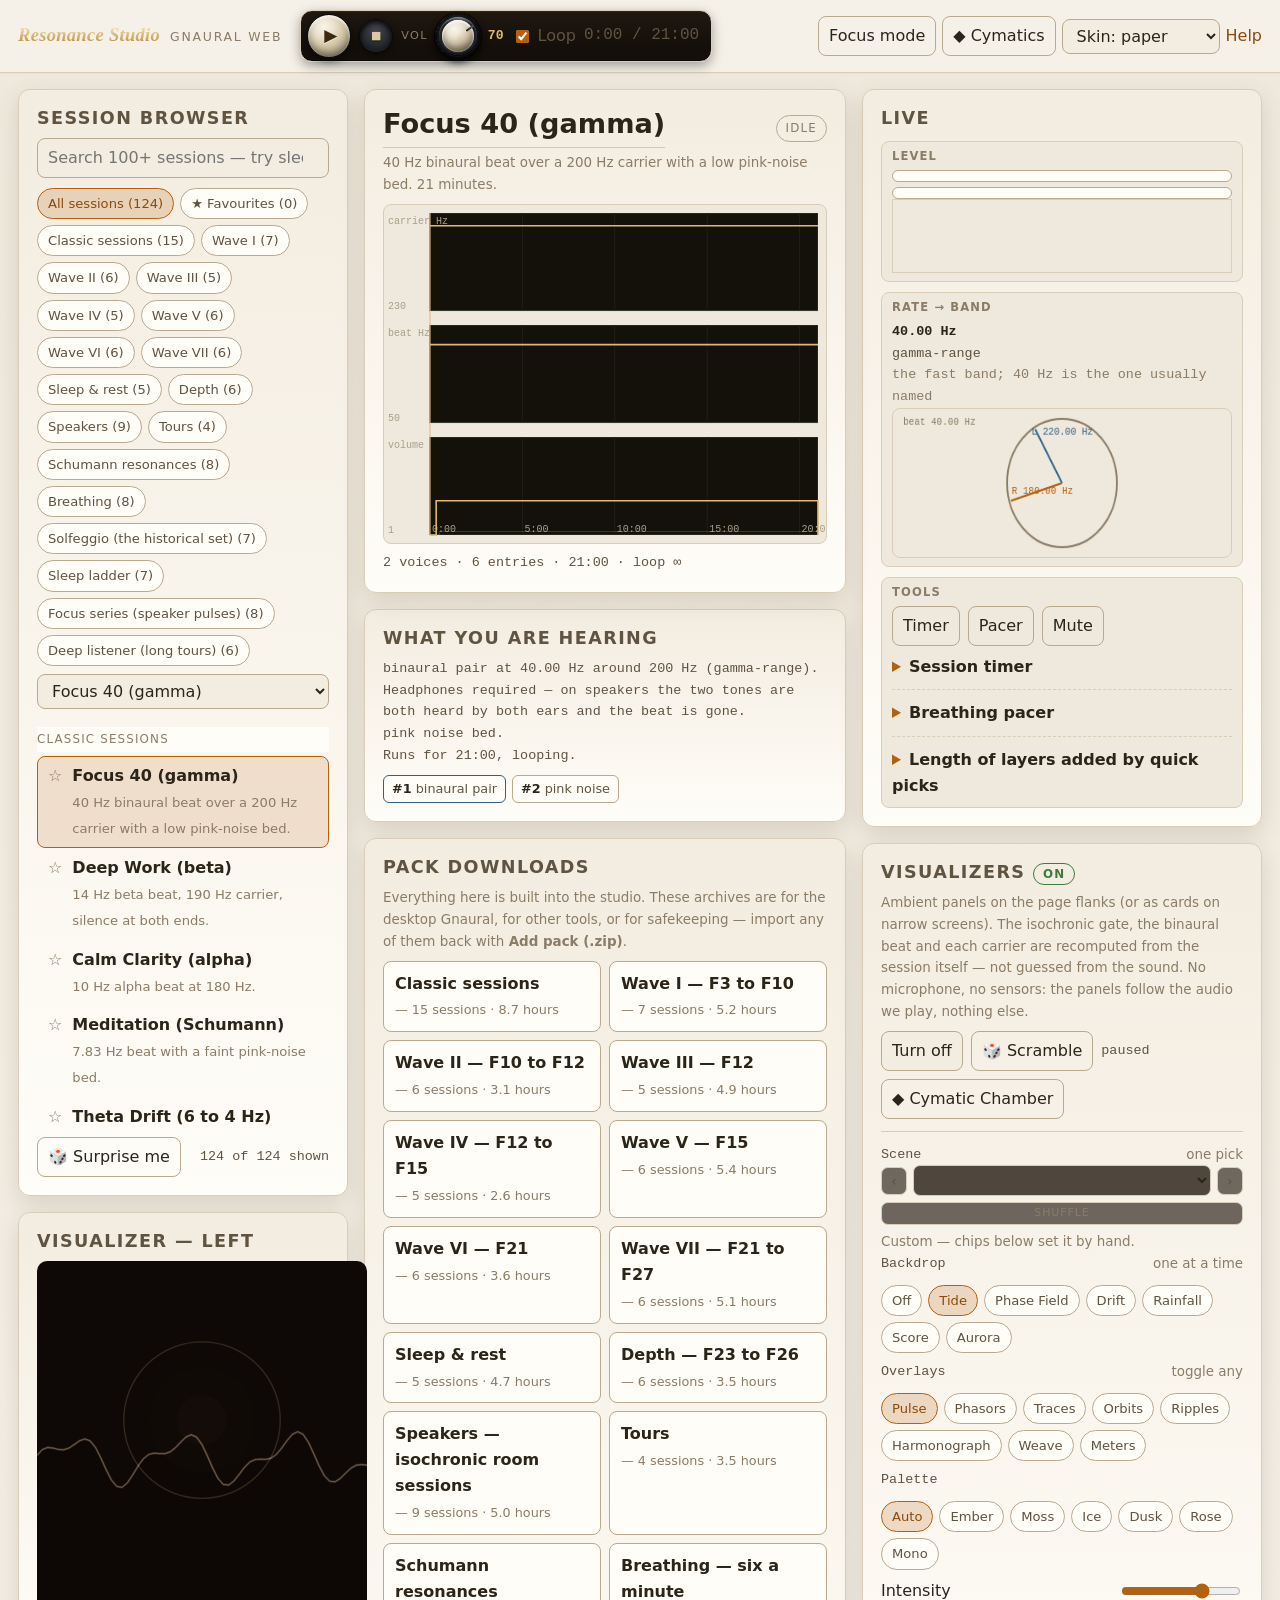
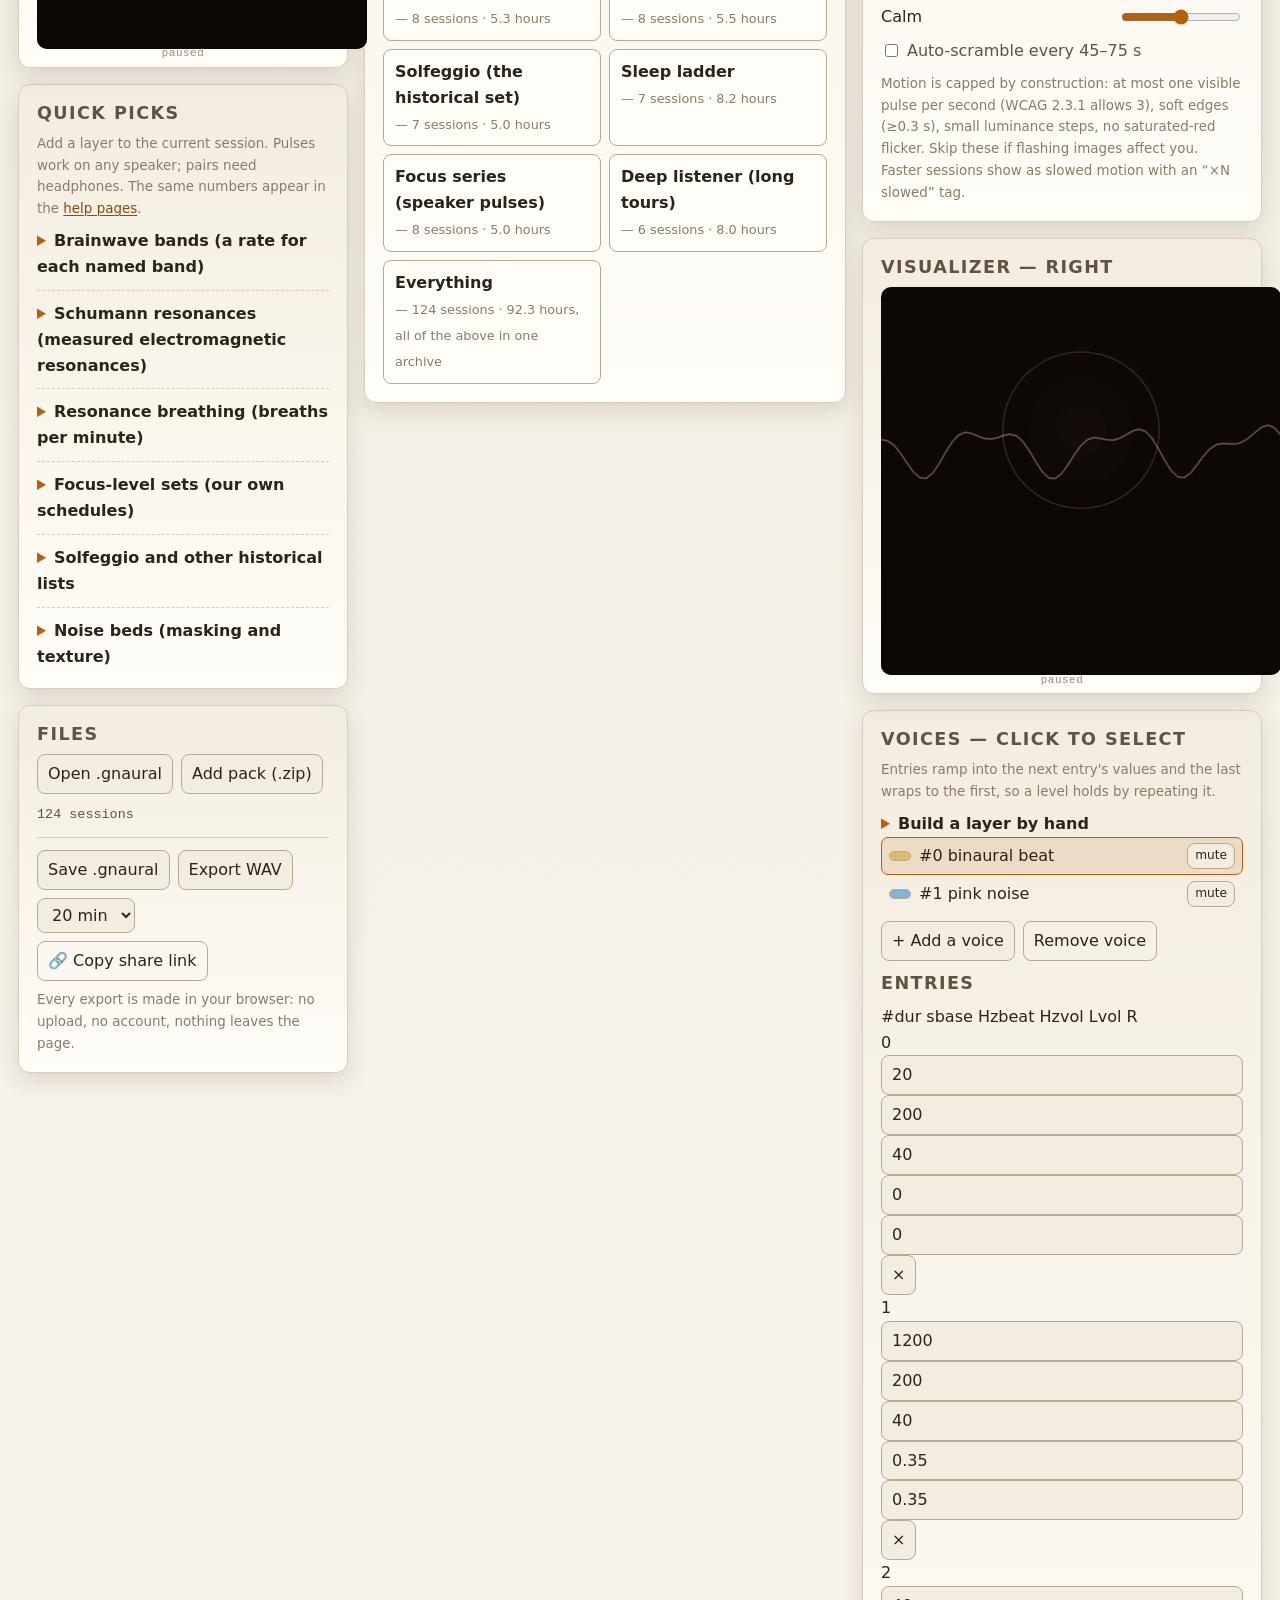
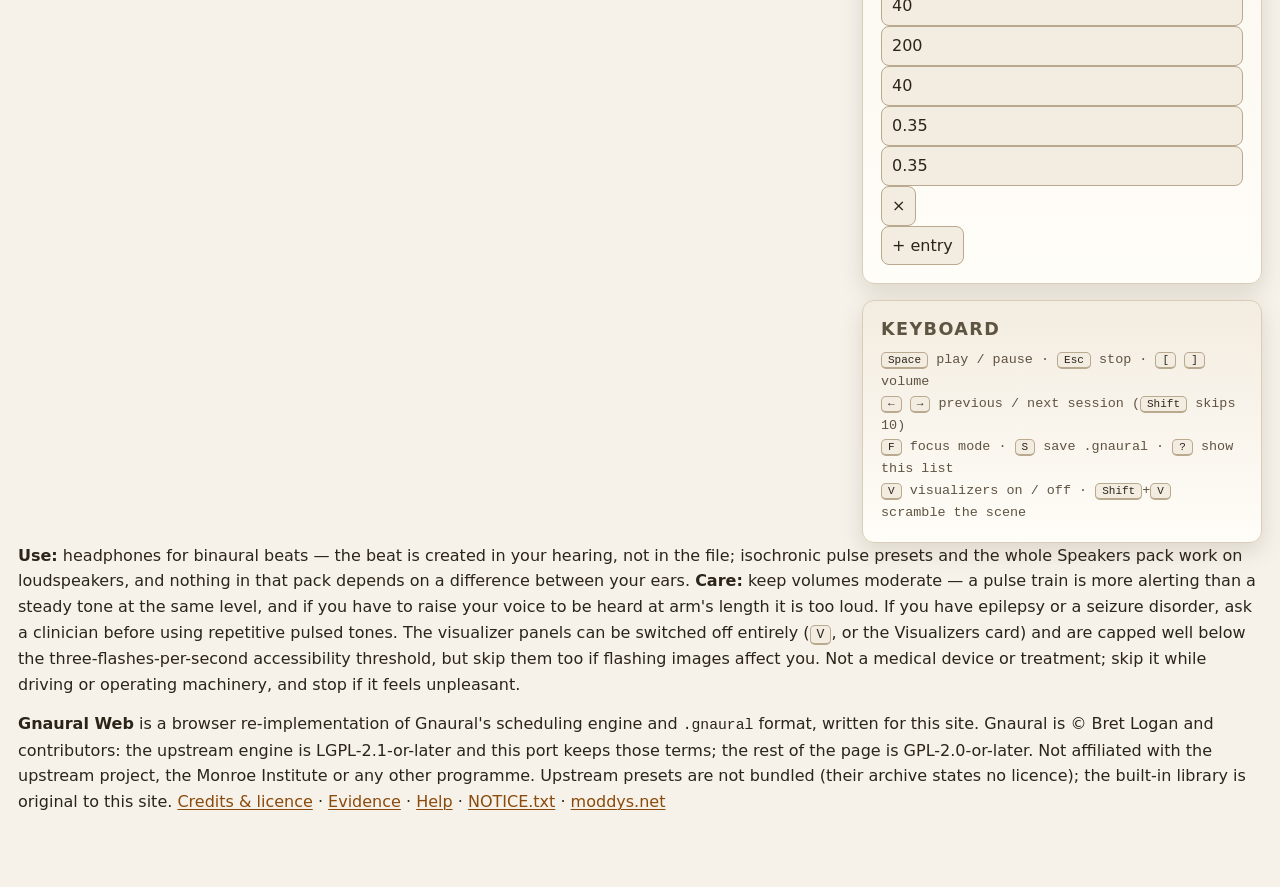
==== commit a9ac721f: "1.0d: phasefield backdrop" ====
--- a/site/app/index.html
+++ b/site/app/index.html
@@ -222,7 +222,7 @@
 <!-- visualizer system: mounts its own panels + menu card, follows the audio -->
 <script src="vizmath.js?v=82v"></script>
 <script src="vizpal.js?v=82v"></script>
-<script src="vizmodes.js?v=82w"></script>
+<script src="vizmodes.js?v=82x"></script>
 <script src="vizpresets.js?v=1a"></script>
 <script src="viz.js?v=82z"></script>
 <!-- the dedicated cymatic chamber: physics -> field -> renderer -> UI -->
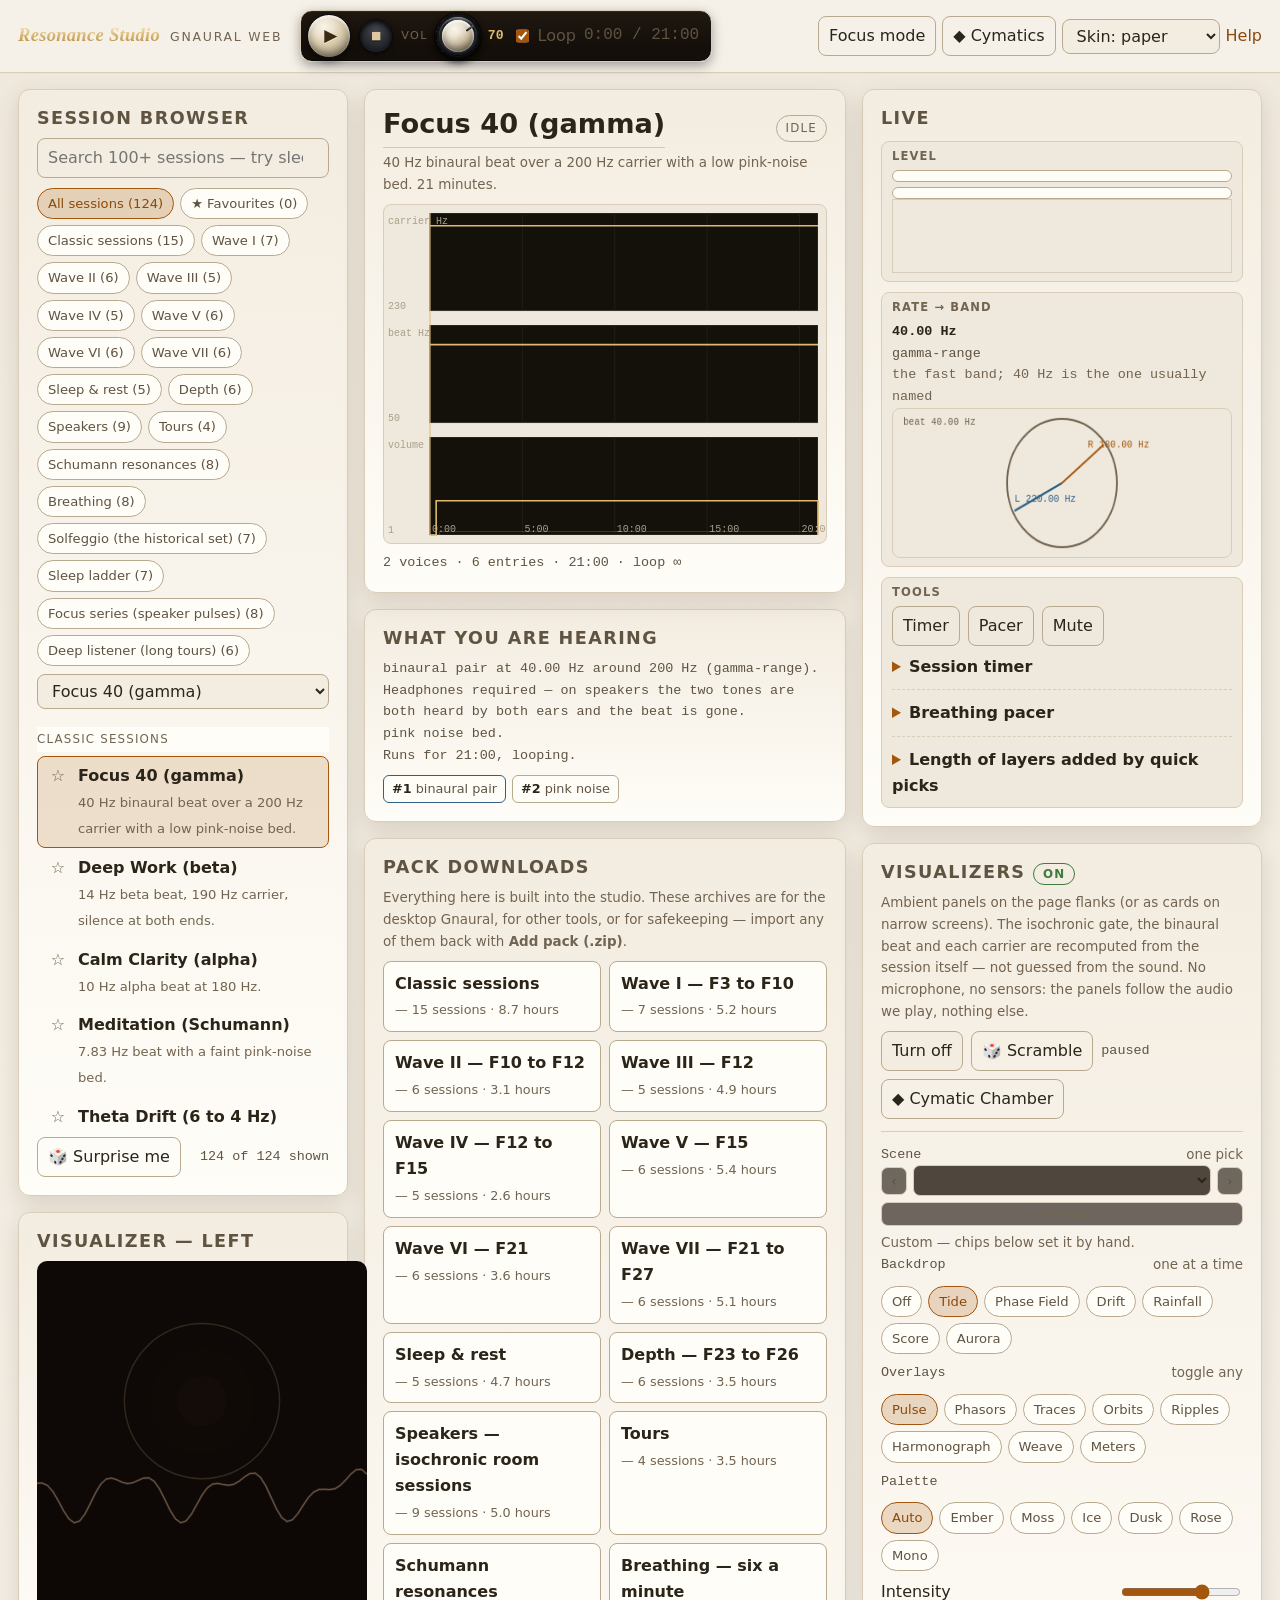
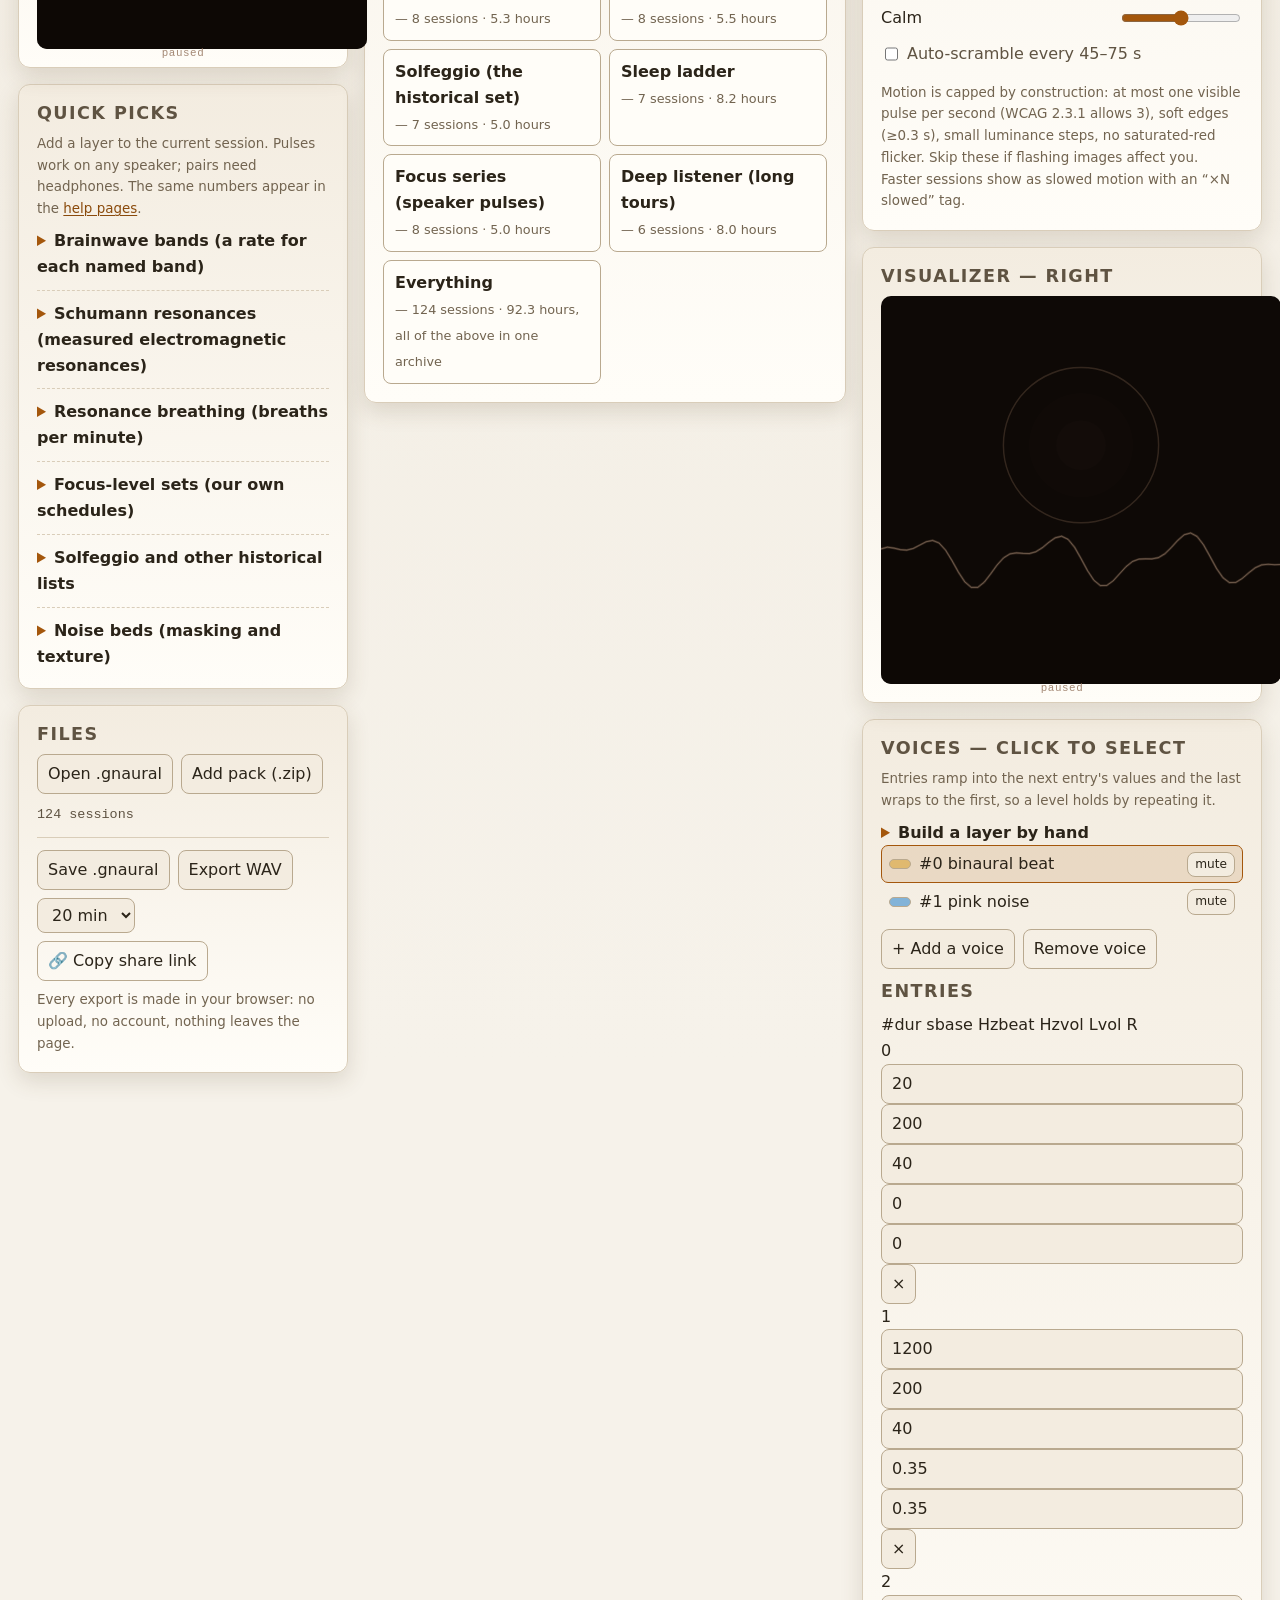
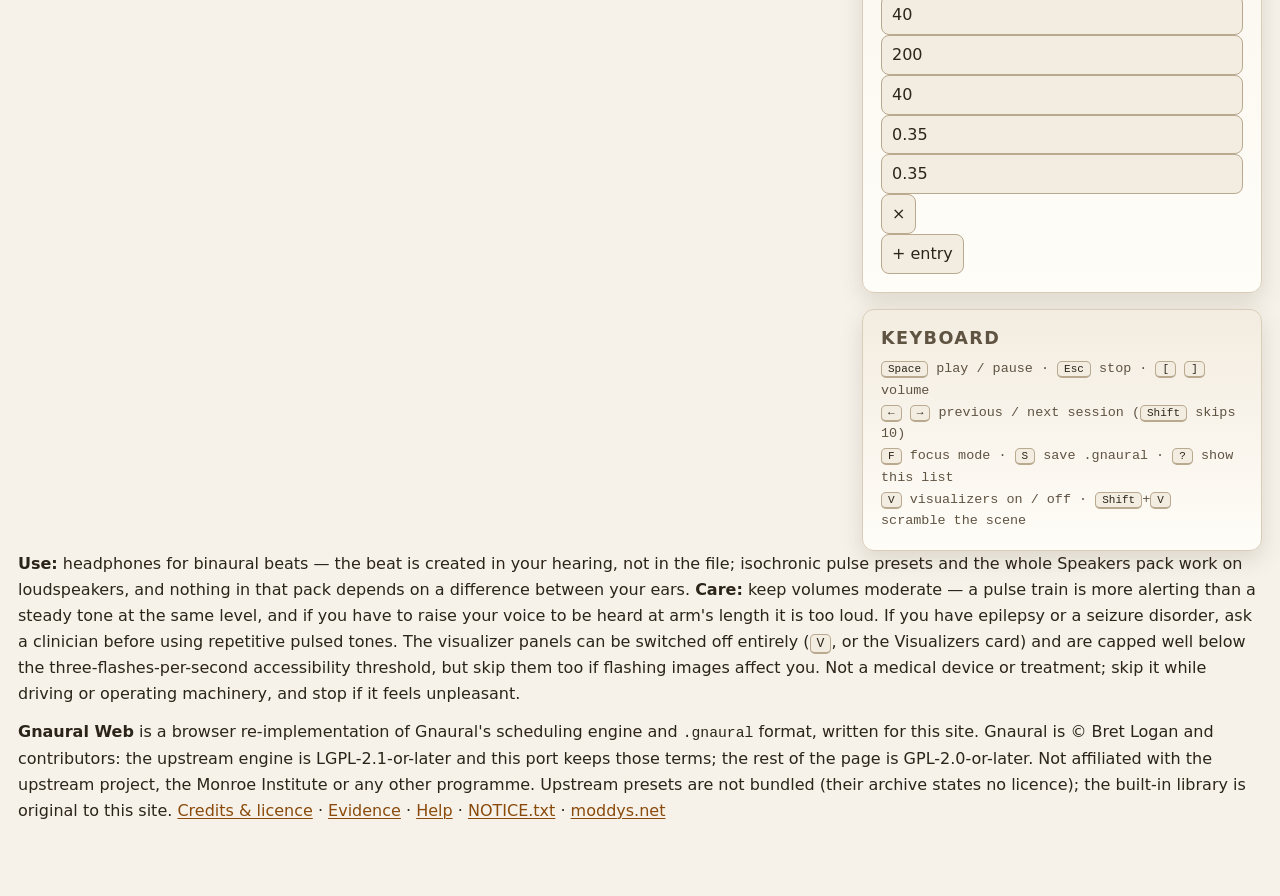
==== commit 86e4ce06: "1.0e: a11y pass" ====
--- a/site/app/index.html
+++ b/site/app/index.html
@@ -6,9 +6,9 @@
 <title>Resonance Studio — Gnaural Web</title>
 <meta name="description" content="Resonance Studio in the browser: binaural beats, monaural beats, isochronic pulses, noise beds, 100+ ready sessions, a full schedule editor. All on this site.">
 <link rel="canonical" href="https://moddys.net/resonance/app/">
-<link rel="stylesheet" href="studio.css?v=82y">
+<link rel="stylesheet" href="studio.css?v=82z">
 <link rel="stylesheet" href="cym.css?v=1c">
-<link rel="stylesheet" href="../site.css?v=83x">
+<link rel="stylesheet" href="../site.css?v=83y">
 <link rel="icon" href="[data-uri]">
 </head>
 <body>
@@ -16,6 +16,7 @@
 <header class="studio">
   <div class="bar">
     <div class="brand">
+      <h1 class="sr">Resonance Studio</h1>
       <a href="../"><span class="mark">Resonance Studio</span></a>
       <span class="sub">Gnaural Web</span>
     </div>
@@ -52,6 +53,7 @@
 
 <div class="wrap">
   <main class="grid">
+    <h2 class="sr">Studio workspace</h2>
 
     <!-- ---------------------------------------------------- left column -->
     <div class="col left">
@@ -62,7 +64,7 @@
         <div class="presetsel">
           <select id="presets" aria-label="preset"></select>
         </div>
-        <div id="plist" role="listbox" aria-label="session list"></div>
+        <div id="plist" role="list" aria-label="session list"></div>
         <div class="row between" style="margin-top:8px">
           <button id="randomBtn" class="ghost" title="pick a session from the whole library">🎲 Surprise me</button>
           <span class="readout" id="count"></span>
@@ -217,14 +219,14 @@
 <script src="packs.js?v=81p"></script>
 <script src="rates.js?v=81p"></script>
 <script src="pack.js?v=81p"></script>
-<script src="app.js?v=81q"></script>
-<script src="studio.js?v=82y"></script>
+<script src="app.js?v=81r"></script>
+<script src="studio.js?v=83a"></script>
 <!-- visualizer system: mounts its own panels + menu card, follows the audio -->
 <script src="vizmath.js?v=82v"></script>
 <script src="vizpal.js?v=82v"></script>
 <script src="vizmodes.js?v=82x"></script>
 <script src="vizpresets.js?v=1a"></script>
-<script src="viz.js?v=82z"></script>
+<script src="viz.js?v=83b"></script>
 <!-- the dedicated cymatic chamber: physics -> field -> renderer -> UI -->
 <script src="cymatics.js?v=1b"></script>
 <script src="cymfield.js?v=1d"></script>
--- a/site/app/studio.css
+++ b/site/app/studio.css
@@ -7,7 +7,7 @@
 :root {
   --bg: #0e0b09; --bg2: #16110d; --panel: #1b1510; --panel2: #241c15;
   --line: #3a2c20; --line2: #5a452c;
-  --ink: #f2e6d8; --ink-dim: #b9a48c; --ink-faint: #7d6a58;
+  --ink: #f2e6d8; --ink-dim: #b9a48c; --ink-faint: #97846d;
   --acc: #e0b96f; --acc2: #f2ddb0; --acc-ink: #2a1a08;   /* champagne gold */
   --good: #93c793; --bad: #e0604f; --info: #82b3d8;
   --radius: 10px; --shadow: 0 10px 30px rgba(0,0,0,.45);
@@ -24,8 +24,8 @@
 html[data-skin="paper"] {
   --bg: #f6f2ea; --bg2: #efe8dc; --panel: #fffdf8; --panel2: #f3ece0;
   --line: #d9cdb9; --line2: #b9a98f;
-  --ink: #2b2419; --ink-dim: #5f5342; --ink-faint: #8a7c66;
-  --acc: #b4610f; --acc2: #8a4a0b; --acc-ink: #fff8ef;
+  --ink: #2b2419; --ink-dim: #5f5342; --ink-faint: #726450;
+  --acc: #a4570c; --acc2: #8a4a0b; --acc-ink: #fff8ef;
   --good: #3f7a3f; --bad: #a8341f; --info: #2f6187;
   --shadow: 0 8px 22px rgba(90,70,40,.16);
 }
@@ -160,7 +160,10 @@
 #plist .item .nm { flex: 1; min-width: 0; }
 #plist .item .nm b { display: block; font-weight: 600; }
 #plist .item .nm span { color: var(--ink-faint); font-size: .82rem; }
-#plist .star { background: none; border: none; padding: 0 2px; font-size: 1rem; color: var(--ink-faint); }
+#plist .star { background: none; border: none; padding: 0 2px; font-size: 1rem; color: var(--ink-faint);
+  min-width: 24px; min-height: 24px; display: inline-flex; align-items: center; justify-content: center; }
+/* WCAG 2.2 2.5.8: every small control keeps a 24 x 24 hit area */
+a.btn, button.ghost, select, input[type="checkbox"], input[type="radio"] { min-height: 24px; }
 #plist .star.on { color: var(--acc); }
 .presetsel { display: flex; gap: 8px; align-items: center; }
 #presets { flex: 1; min-width: 0; }
--- a/site/site.css
+++ b/site/site.css
@@ -6,7 +6,7 @@
 :root {
   --bg: #0e0b09; --bg2: #16110d; --panel: #1b1510; --panel2: #241c15;
   --line: #3a2c20; --line2: #5a452c;
-  --ink: #f2e6d8; --ink-dim: #b9a48c; --ink-faint: #8a7862;
+  --ink: #f2e6d8; --ink-dim: #b9a48c; --ink-faint: #97846d;
   --acc: #e0b96f; --acc2: #f2ddb0; --acc-ink: #2a1a08;   /* champagne gold */
   --good: #93c793; --bad: #e0604f; --info: #82b3d8;
   --radius: 12px; --shadow: 0 12px 34px rgba(0,0,0,.5);
@@ -23,8 +23,8 @@
 html[data-skin="paper"] {
   --bg: #f6f2ea; --bg2: #efe8dc; --panel: #fffdf8; --panel2: #f3ece0;
   --line: #d9cdb9; --line2: #b9a98f;
-  --ink: #2b2419; --ink-dim: #5f5342; --ink-faint: #8a7c66;
-  --acc: #b4610f; --acc2: #8a4a0b; --acc-ink: #fff8ef;
+  --ink: #2b2419; --ink-dim: #5f5342; --ink-faint: #726450;
+  --acc: #a4570c; --acc2: #8a4a0b; --acc-ink: #fff8ef;
   --shadow: 0 8px 22px rgba(90,70,40,.16);
 }
 * { box-sizing: border-box; }
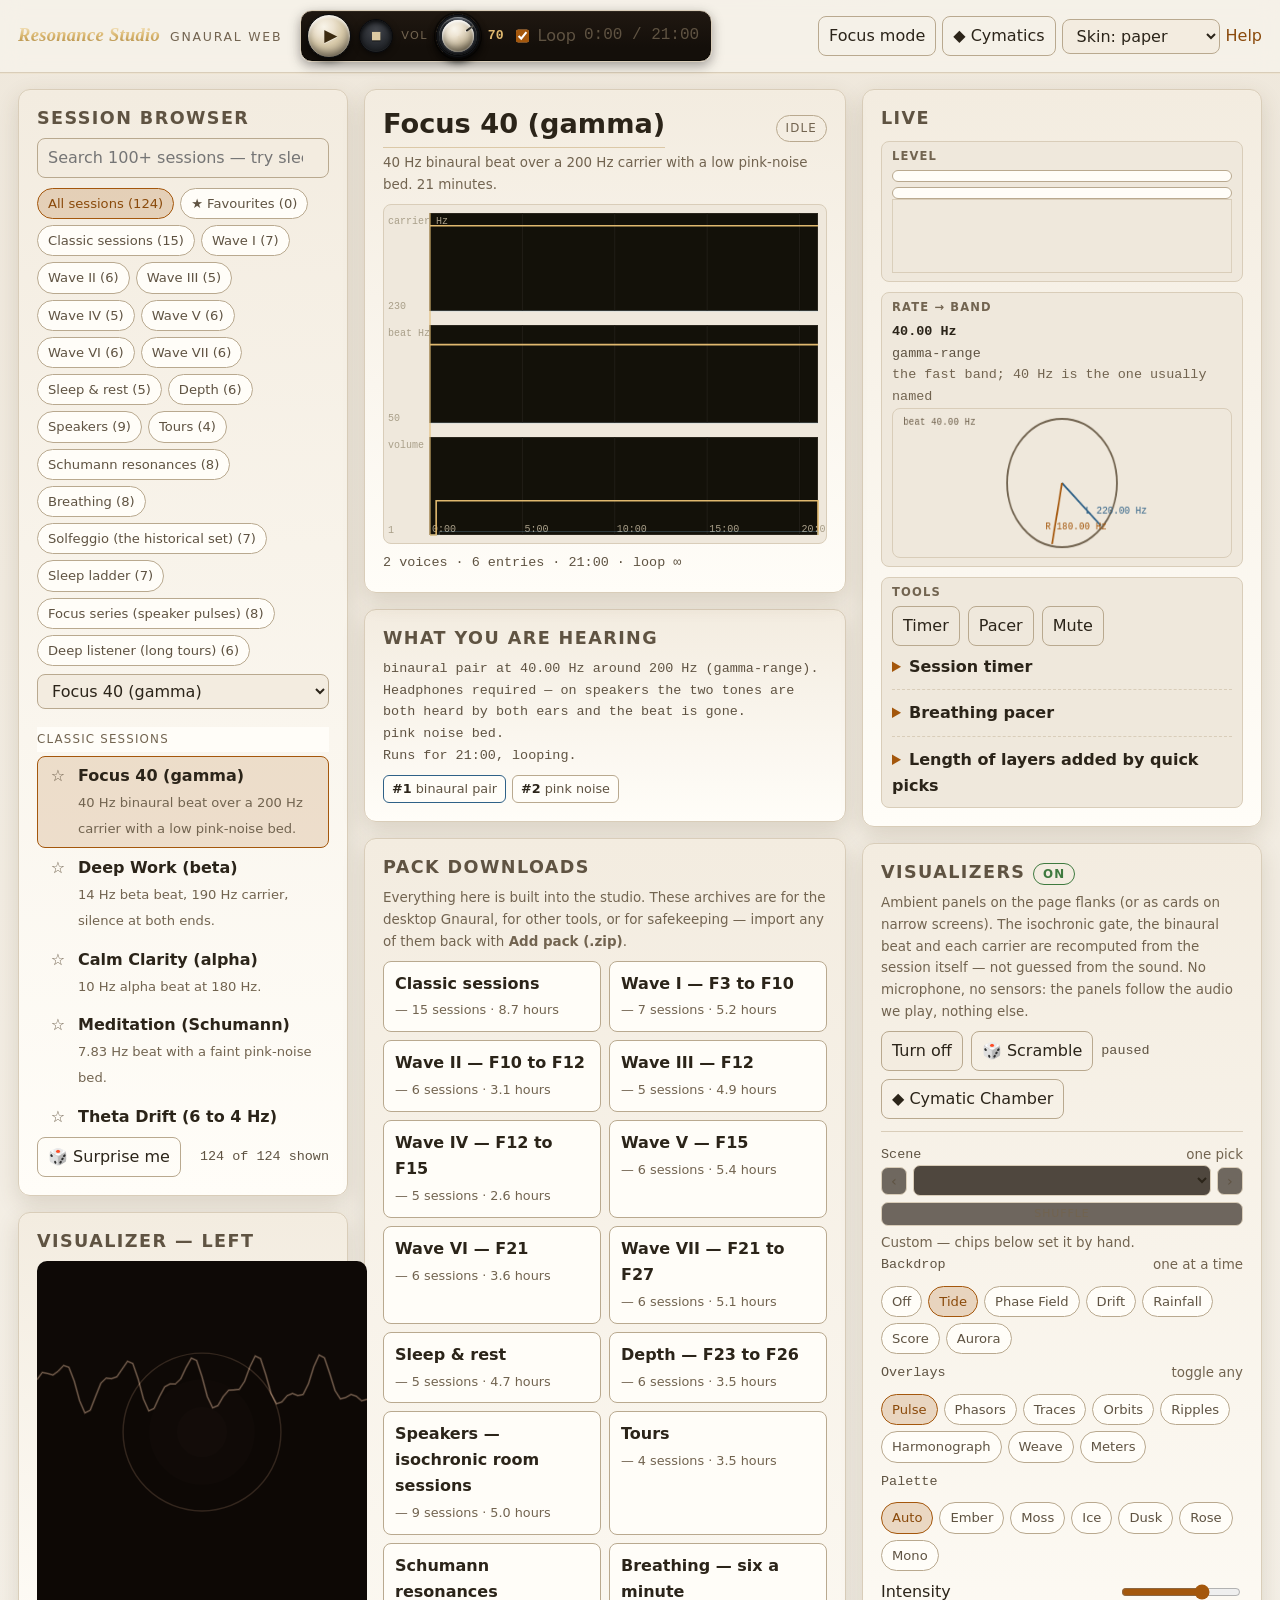
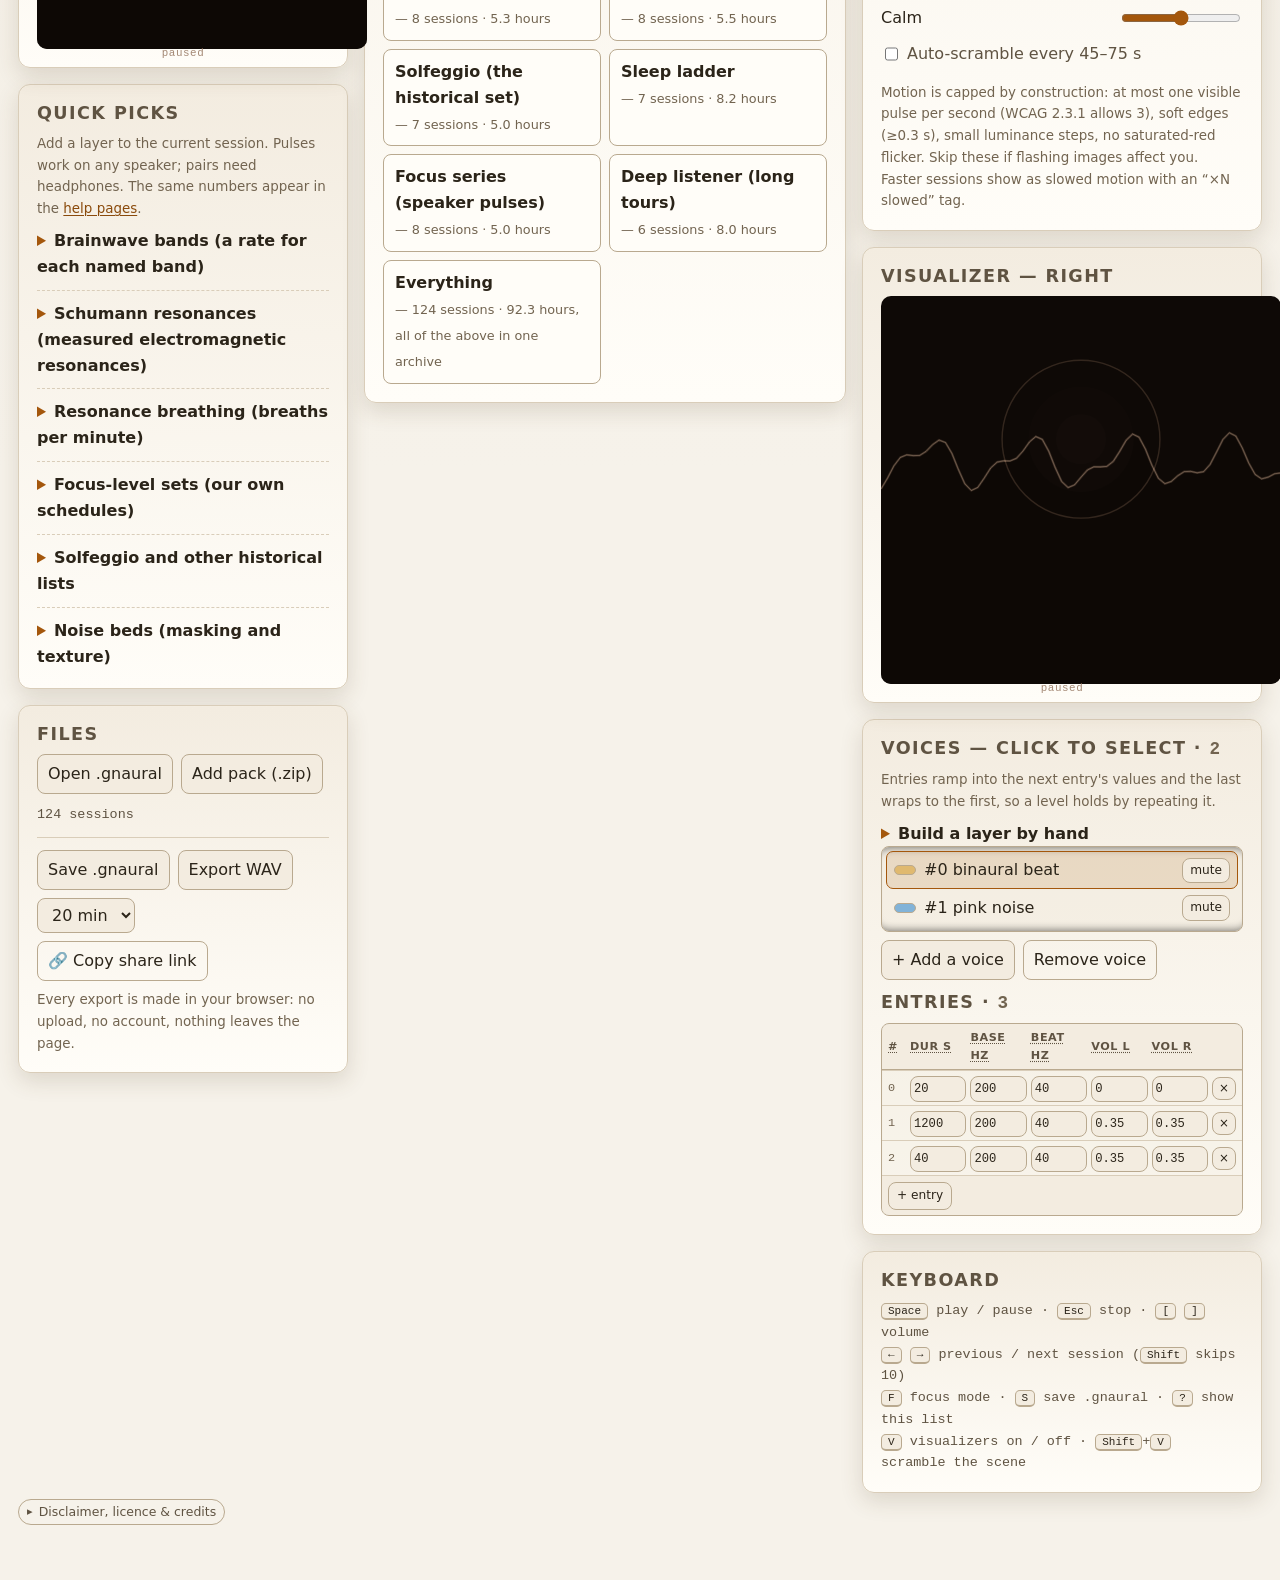
==== commit b5039516: "1.0f: gui cleanup" ====
--- a/site/app/index.html
+++ b/site/app/index.html
@@ -6,7 +6,7 @@
 <title>Resonance Studio — Gnaural Web</title>
 <meta name="description" content="Resonance Studio in the browser: binaural beats, monaural beats, isochronic pulses, noise beds, 100+ ready sessions, a full schedule editor. All on this site.">
 <link rel="canonical" href="https://moddys.net/resonance/app/">
-<link rel="stylesheet" href="studio.css?v=82z">
+<link rel="stylesheet" href="studio.css?v=83d">
 <link rel="stylesheet" href="cym.css?v=1c">
 <link rel="stylesheet" href="../site.css?v=83y">
 <link rel="icon" href="[data-uri]">
@@ -167,16 +167,16 @@
       </section>
 
       <section class="card">
-        <h3>Voices — click to select</h3>
+        <h3 id="voicesHead">Voices — click to select · <span class="cnt" id="voiceCount" aria-live="polite">0</span></h3>
         <p class="hint">Entries ramp into the next entry's values and the last wraps to the first, so a level holds
           by repeating it.</p>
-        <div id="voicelist"></div>
+        <div id="voicelist" class="scrollbox" role="region" aria-labelledby="voicesHead" tabindex="0"></div>
         <div class="row" style="margin-top:8px">
           <button id="addvoiceBtn">+ Add a voice</button>
           <button id="delvoiceBtn" class="ghost" title="remove the selected voice">Remove voice</button>
         </div>
-        <h3 style="margin-top:12px">Entries</h3>
-        <div id="entryedit"></div>
+        <h3 id="entriesHead" style="margin-top:12px">Entries · <span class="cnt" id="entryCount" aria-live="polite">0</span></h3>
+        <div id="entryedit" class="scrollbox" role="region" aria-labelledby="entriesHead" tabindex="0"></div>
       </section>
 
       <section class="card">
@@ -192,6 +192,8 @@
   </main>
 
   <footer>
+    <details class="disc">
+    <summary>Disclaimer, licence &amp; credits</summary>
     <p><b>Use:</b> headphones for binaural beats — the beat is created in your hearing, not in the file; isochronic
       pulse presets and the whole Speakers pack work on loudspeakers, and nothing in that pack depends on a difference
       between your ears. <b>Care:</b> keep volumes moderate — a pulse train is more alerting than a steady tone at the
@@ -207,6 +209,7 @@
       archive states no licence); the built-in library is original to this site.
       <a href="../credits/">Credits &amp; licence</a> · <a href="../help/evidence.html">Evidence</a> ·
       <a href="../help/">Help</a> · <a href="NOTICE.txt">NOTICE.txt</a> · <a href="https://moddys.net/">moddys.net</a></p>
+    </details>
   </footer>
 </div>
 
@@ -220,7 +223,7 @@
 <script src="rates.js?v=81p"></script>
 <script src="pack.js?v=81p"></script>
 <script src="app.js?v=81r"></script>
-<script src="studio.js?v=83a"></script>
+<script src="studio.js?v=84a"></script>
 <!-- visualizer system: mounts its own panels + menu card, follows the audio -->
 <script src="vizmath.js?v=82v"></script>
 <script src="vizpal.js?v=82v"></script>
--- a/site/app/studio.css
+++ b/site/app/studio.css
@@ -217,9 +217,24 @@
 /* phase wheel */
 canvas#phase { width: 100%; height: 150px; display: block; background: var(--bg2); border: 1px solid var(--line); border-radius: 8px; }
 
-/* entries table (existing app.js markup) */
-#voicelist { max-height: 30vh; overflow: auto; }
-#entryedit { margin-top: 10px; }
+/* voices + entries — bounded scroll boxes (index.html sets tabindex/role).
+ * The column keeps one fixed height however many layers a schedule carries;
+ * the inset shadows and 1px inner edge tell the eye the box scrolls. */
+#voicelist, #entryedit {
+  position: relative;
+  overflow-y: auto;
+  overscroll-behavior: contain;
+  border: 1px solid var(--line2);
+  border-radius: 8px;
+  background: color-mix(in srgb, var(--bg2) 45%, transparent);
+  box-shadow: inset 0 10px 10px -10px rgba(0,0,0,.6), inset 0 -10px 10px -10px rgba(0,0,0,.6);
+  scrollbar-width: thin;
+}
+#voicelist { max-height: 250px; padding: 4px; }
+#entryedit { max-height: 300px; margin-top: 8px; scroll-padding: 30px 0 8px; }
+#voicelist:focus-visible, #entryedit:focus-visible { outline: 2px solid var(--acc); outline-offset: 2px; }
+.cnt { font-family: var(--mono); letter-spacing: 0; color: var(--ink-faint); }
+.emptylist { padding: 10px 8px; color: var(--ink-faint); font-size: .84rem; }
 table { border-collapse: collapse; width: 100%; font-size: .84rem; }
 th, td { text-align: left; padding: 3px 6px; border-bottom: 1px solid var(--line); }
 th { color: var(--ink-faint); font-weight: 600; font-size: .74rem; letter-spacing: .06em; text-transform: uppercase; }
@@ -227,9 +242,33 @@
 .vrow { display: flex; align-items: center; gap: 8px; padding: 5px 7px; border-radius: 7px; border: 1px solid transparent; cursor: pointer; }
 .vrow:hover { background: color-mix(in srgb, var(--acc) 8%, transparent); }
 .vrow.sel { background: color-mix(in srgb, var(--acc) 14%, transparent); border-color: var(--acc); }
+.vrow:focus-visible { outline: 2px solid var(--acc); outline-offset: -2px; }
 .vrow .dot { width: 9px; height: 9px; border-radius: 50%; flex: 0 0 auto; }
 .vrow .vname { flex: 1; min-width: 0; }
 .vrow button { padding: 2px 7px; font-size: .76rem; }
+
+/* entries grid — one row per entry, the column names ride along sticky */
+.ehead, .erow {
+  display: grid;
+  grid-template-columns: 18px minmax(0, 1fr) minmax(0, 1fr) minmax(0, 1fr) minmax(0, 1fr) minmax(0, 1fr) 24px;
+  gap: 4px; align-items: center;
+}
+.ehead {
+  position: sticky; top: 0; z-index: 2;
+  padding: 5px 6px 4px;
+  background: var(--panel2);
+  border-bottom: 1px solid var(--line2);
+  color: var(--ink-dim); font-size: .7rem; font-weight: 600;
+  letter-spacing: .05em; text-transform: uppercase;
+}
+.ehead abbr { text-decoration: underline dotted; text-underline-offset: 2px; cursor: help; }
+.erow { padding: 3px 6px; border-top: 1px solid var(--line); }
+.erow .idx { font-family: var(--mono); font-size: .74rem; color: var(--ink-faint); }
+.erow input { width: 100%; min-width: 0; height: 26px; padding: 1px 3px; font-family: var(--mono); font-size: .76rem; }
+.erow input[type="number"] { -moz-appearance: textfield; appearance: textfield; }
+.erow .mini { padding: 1px 4px; font-size: .74rem; }
+.etools .mini { padding: 3px 8px; font-size: .76rem; }
+.etools { padding: 5px 6px; border-top: 1px solid var(--line); background: var(--panel2); }
 
 /* downloads / packs */
 #pklist { display: grid; grid-template-columns: repeat(auto-fill, minmax(210px, 1fr)); gap: 8px; }
@@ -415,3 +454,16 @@
   position: absolute; inset: 0; width: 100%; height: 100%; margin: 0; padding: 0;
   opacity: 0; cursor: ns-resize; z-index: 2;
 }
+
+/* footer disclaimer: collapsed by default, quiet summary row */
+footer details.disc { margin-top: 4px; }
+footer details.disc > summary {
+  cursor: pointer; list-style: none; display: inline-flex; align-items: center; gap: 6px;
+  min-height: 24px; padding: 2px 8px; border: 1px solid var(--line2); border-radius: 999px;
+  font-size: .78rem; color: var(--ink-dim);
+}
+footer details.disc > summary::-webkit-details-marker { display: none; }
+footer details.disc > summary::before { content: "▸"; font-size: .7rem; }
+footer details.disc[open] > summary::before { content: "▾"; }
+footer details.disc > summary:hover { border-color: var(--acc); color: var(--ink); }
+footer details.disc > p:first-of-type { margin-top: 8px; }
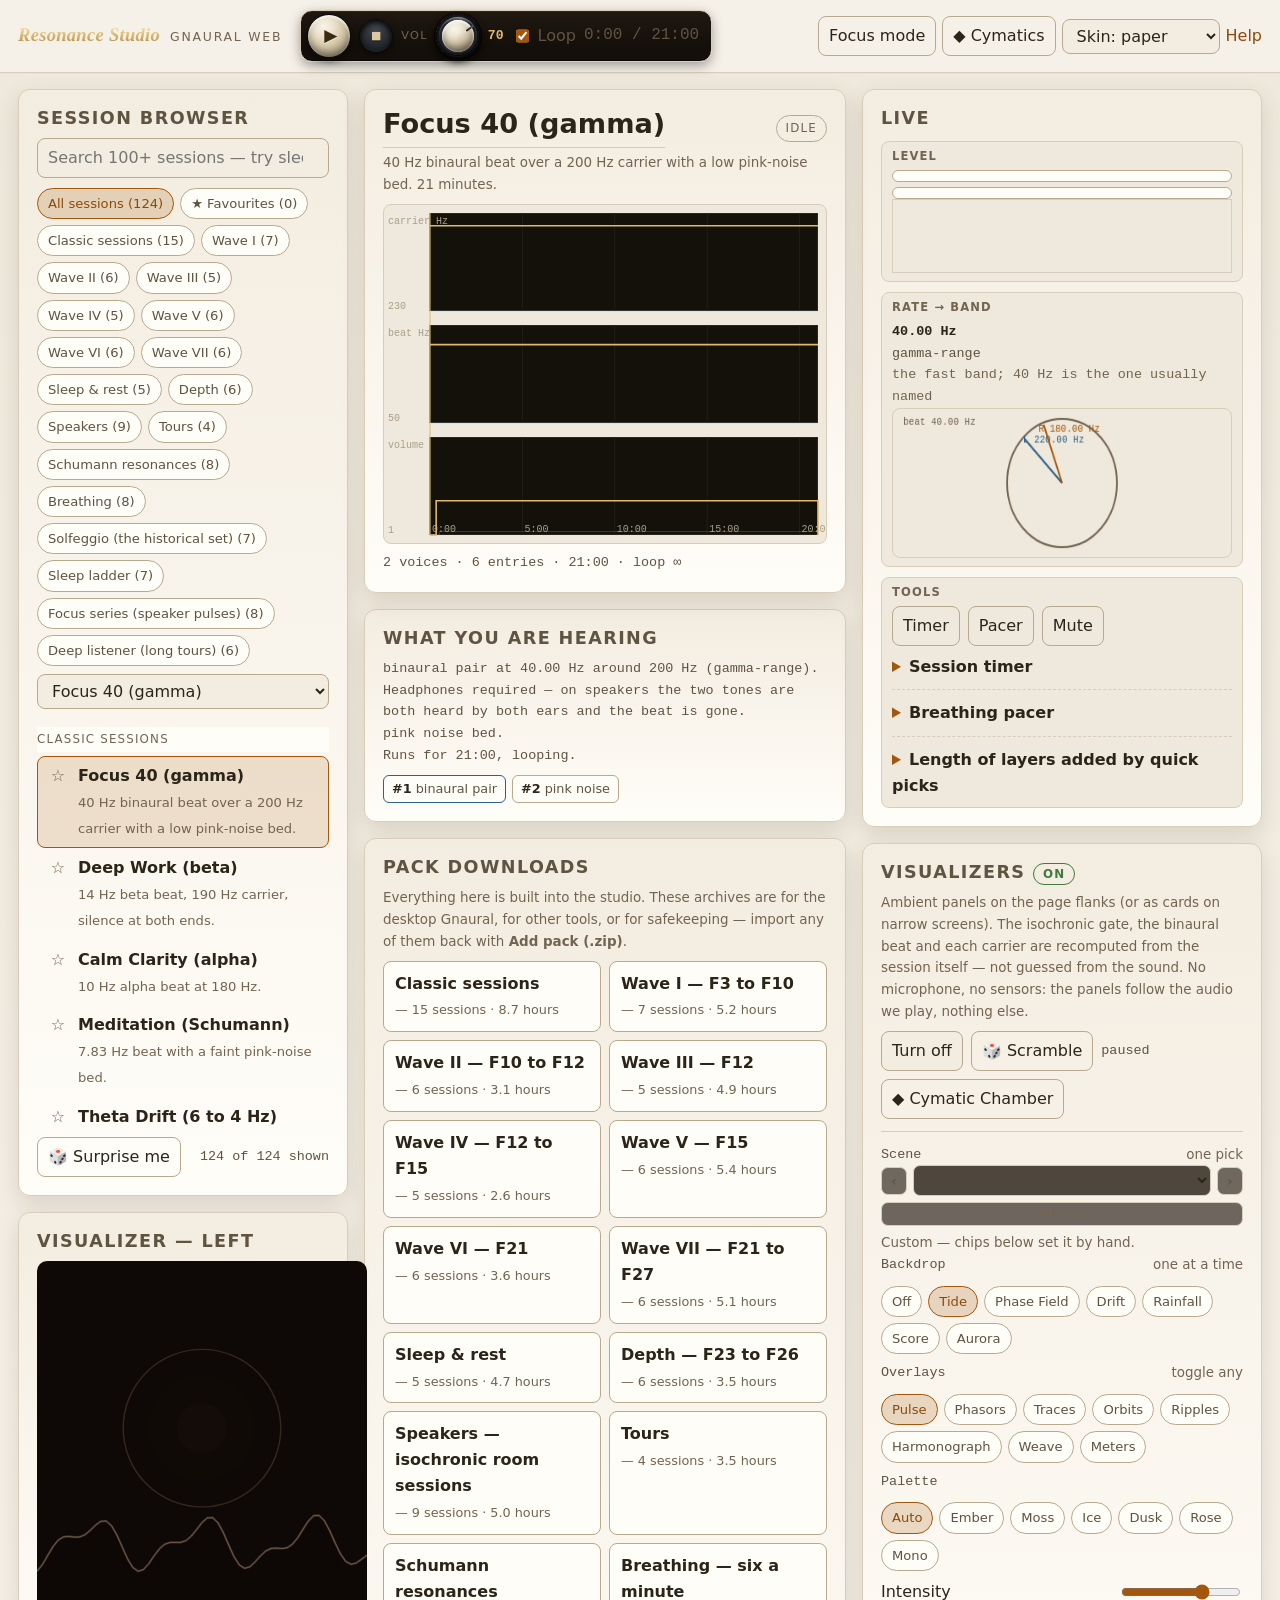
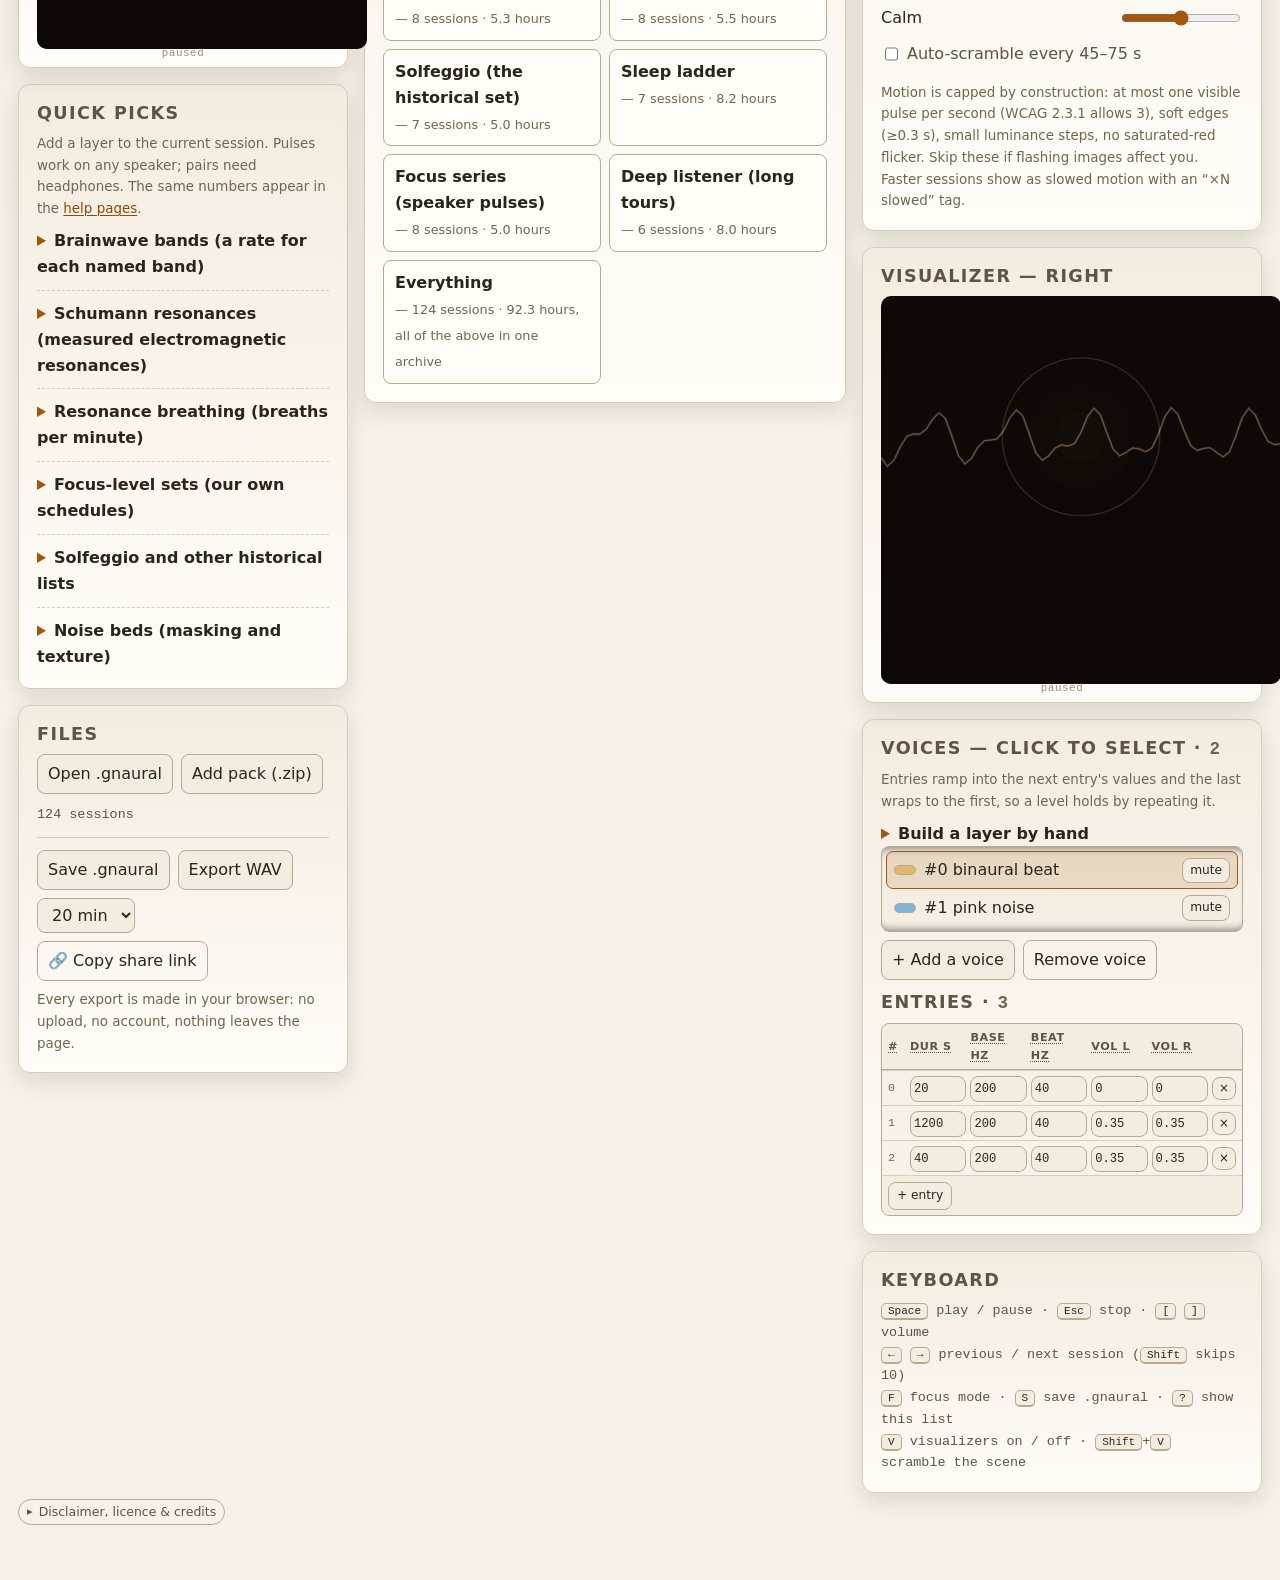
==== commit 55f5d0eb: "1.0g: in-shell link fix" ====
--- a/site/app/index.html
+++ b/site/app/index.html
@@ -3,6 +3,16 @@
 <head>
 <meta charset="utf-8">
 <meta name="viewport" content="width=device-width, initial-scale=1">
+<!-- Desktop shell only: the wordmark must not walk out to the marketing page (which redirects
+     back anyway), so it points at this directory. Browsers keep "../" and the landing page. -->
+<script>(function () {
+  if (!window.RS_SHELL) return;
+  var fix = function () {
+    var a = document.querySelector('.brand a[href]');
+    if (a) a.setAttribute('href', './');
+  };
+  if (document.readyState === 'loading') document.addEventListener('DOMContentLoaded', fix); else fix();
+})();</script>
 <title>Resonance Studio — Gnaural Web</title>
 <meta name="description" content="Resonance Studio in the browser: binaural beats, monaural beats, isochronic pulses, noise beds, 100+ ready sessions, a full schedule editor. All on this site.">
 <link rel="canonical" href="https://moddys.net/resonance/app/">
@@ -208,7 +218,8 @@
       the upstream project, the Monroe Institute or any other programme. Upstream presets are not bundled (their
       archive states no licence); the built-in library is original to this site.
       <a href="../credits/">Credits &amp; licence</a> · <a href="../help/evidence.html">Evidence</a> ·
-      <a href="../help/">Help</a> · <a href="NOTICE.txt">NOTICE.txt</a> · <a href="https://moddys.net/">moddys.net</a></p>
+      <a href="../help/">Help</a> · <a href="NOTICE.txt">NOTICE.txt</a> ·
+      <a href="https://moddys.net/resonance/">web version</a> · <a href="https://moddys.net/">moddys.net</a></p>
     </details>
   </footer>
 </div>
